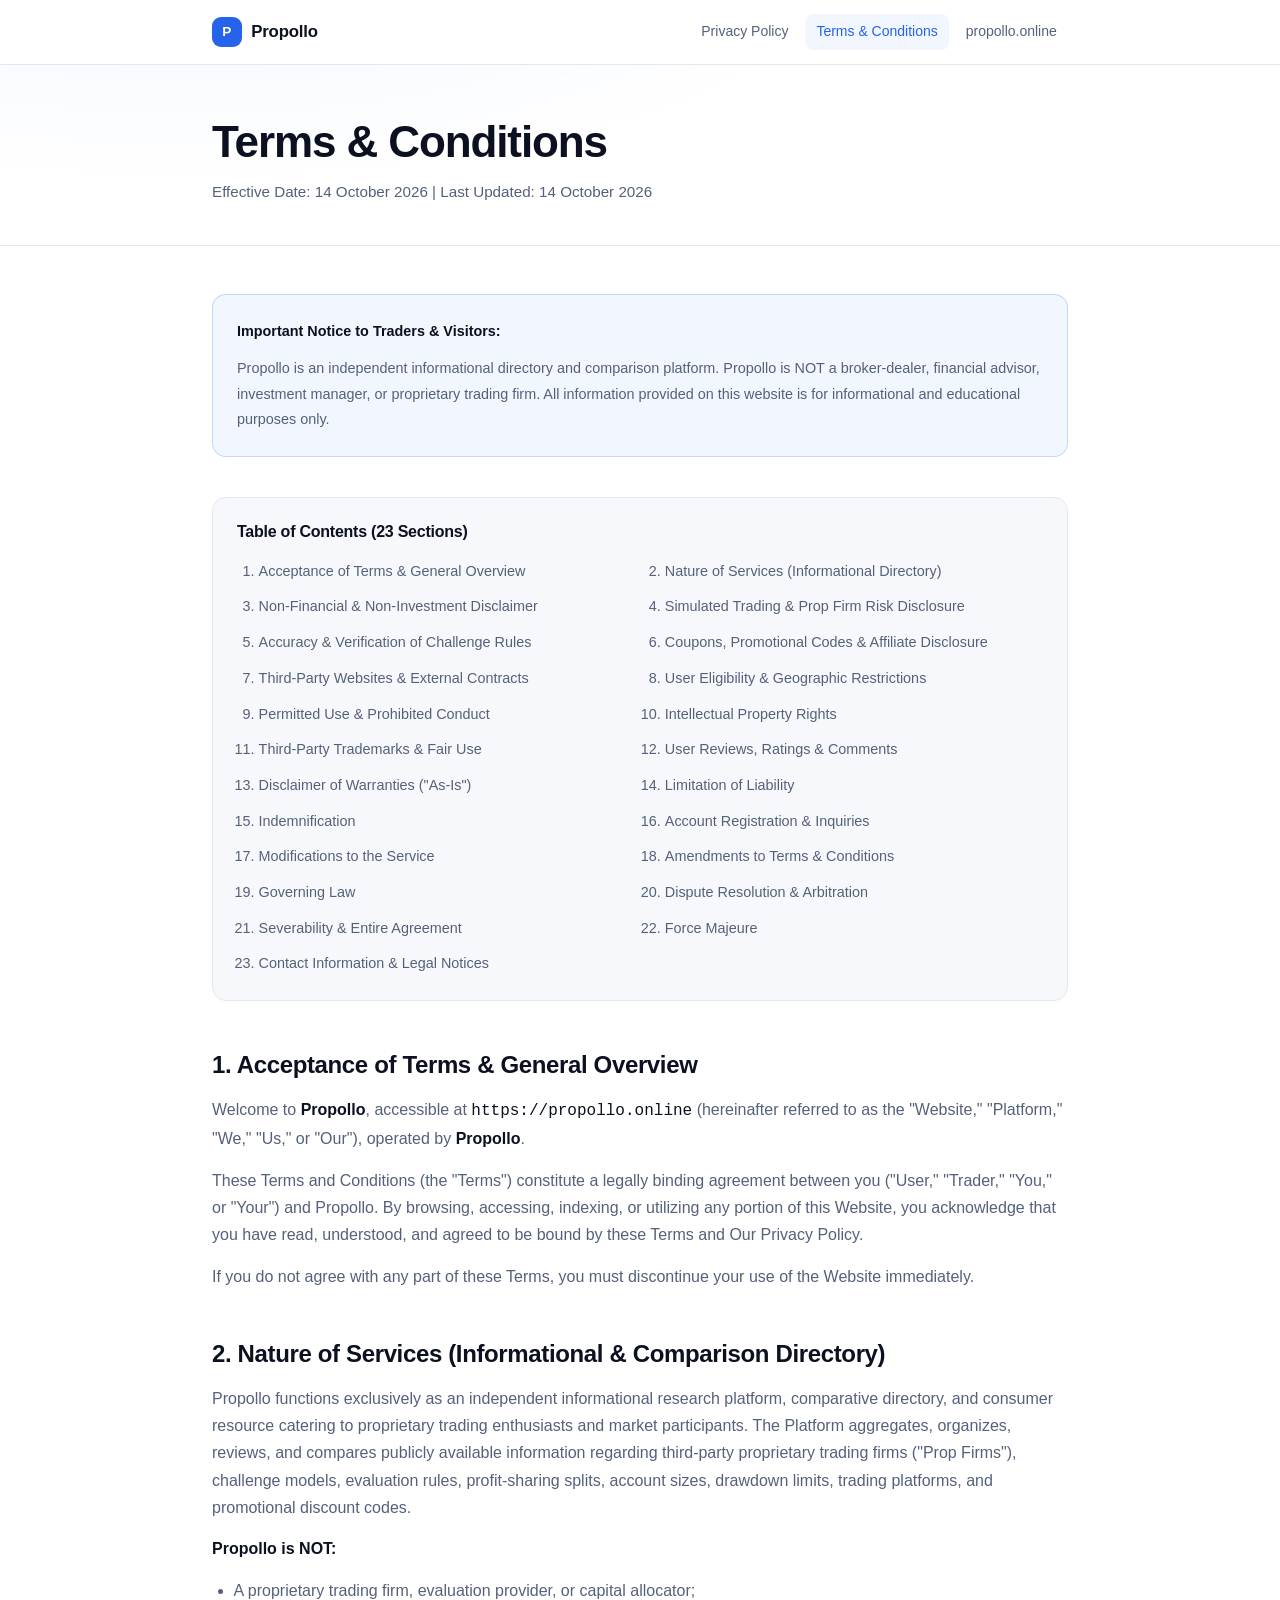
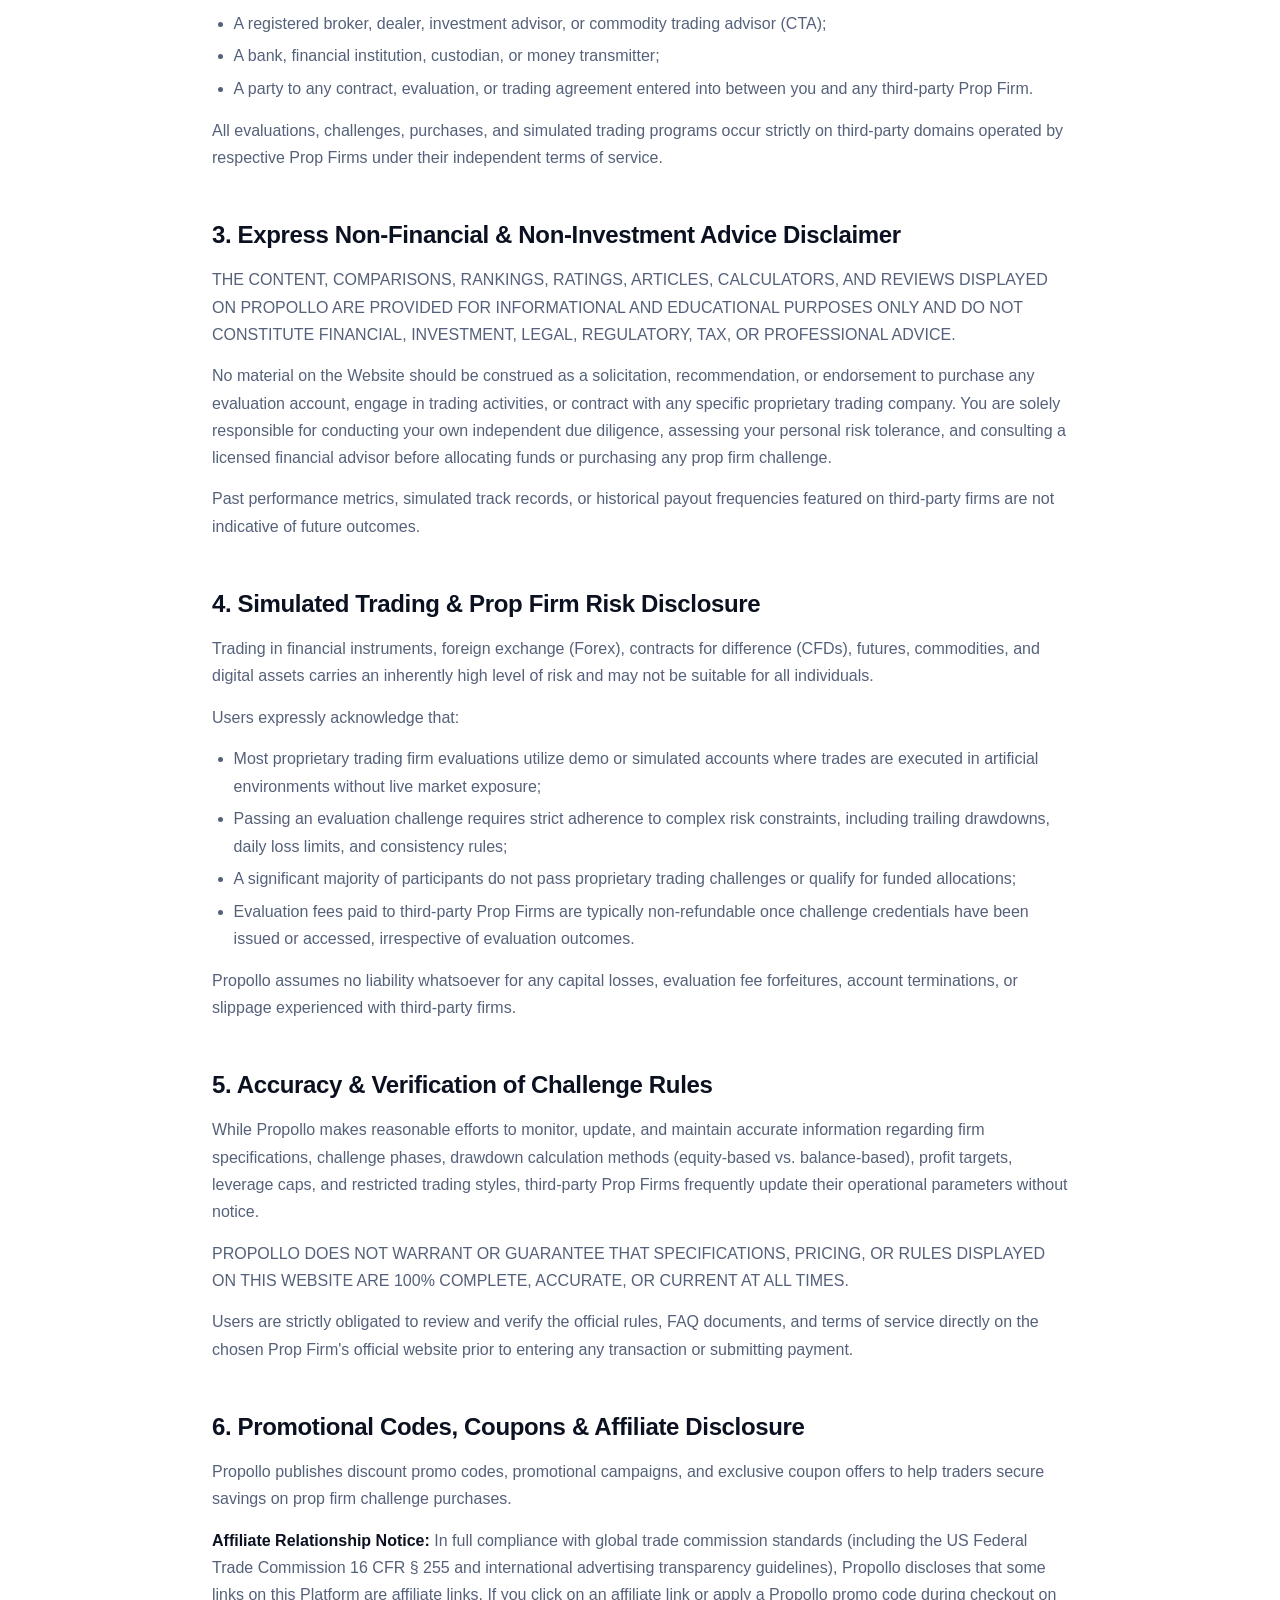
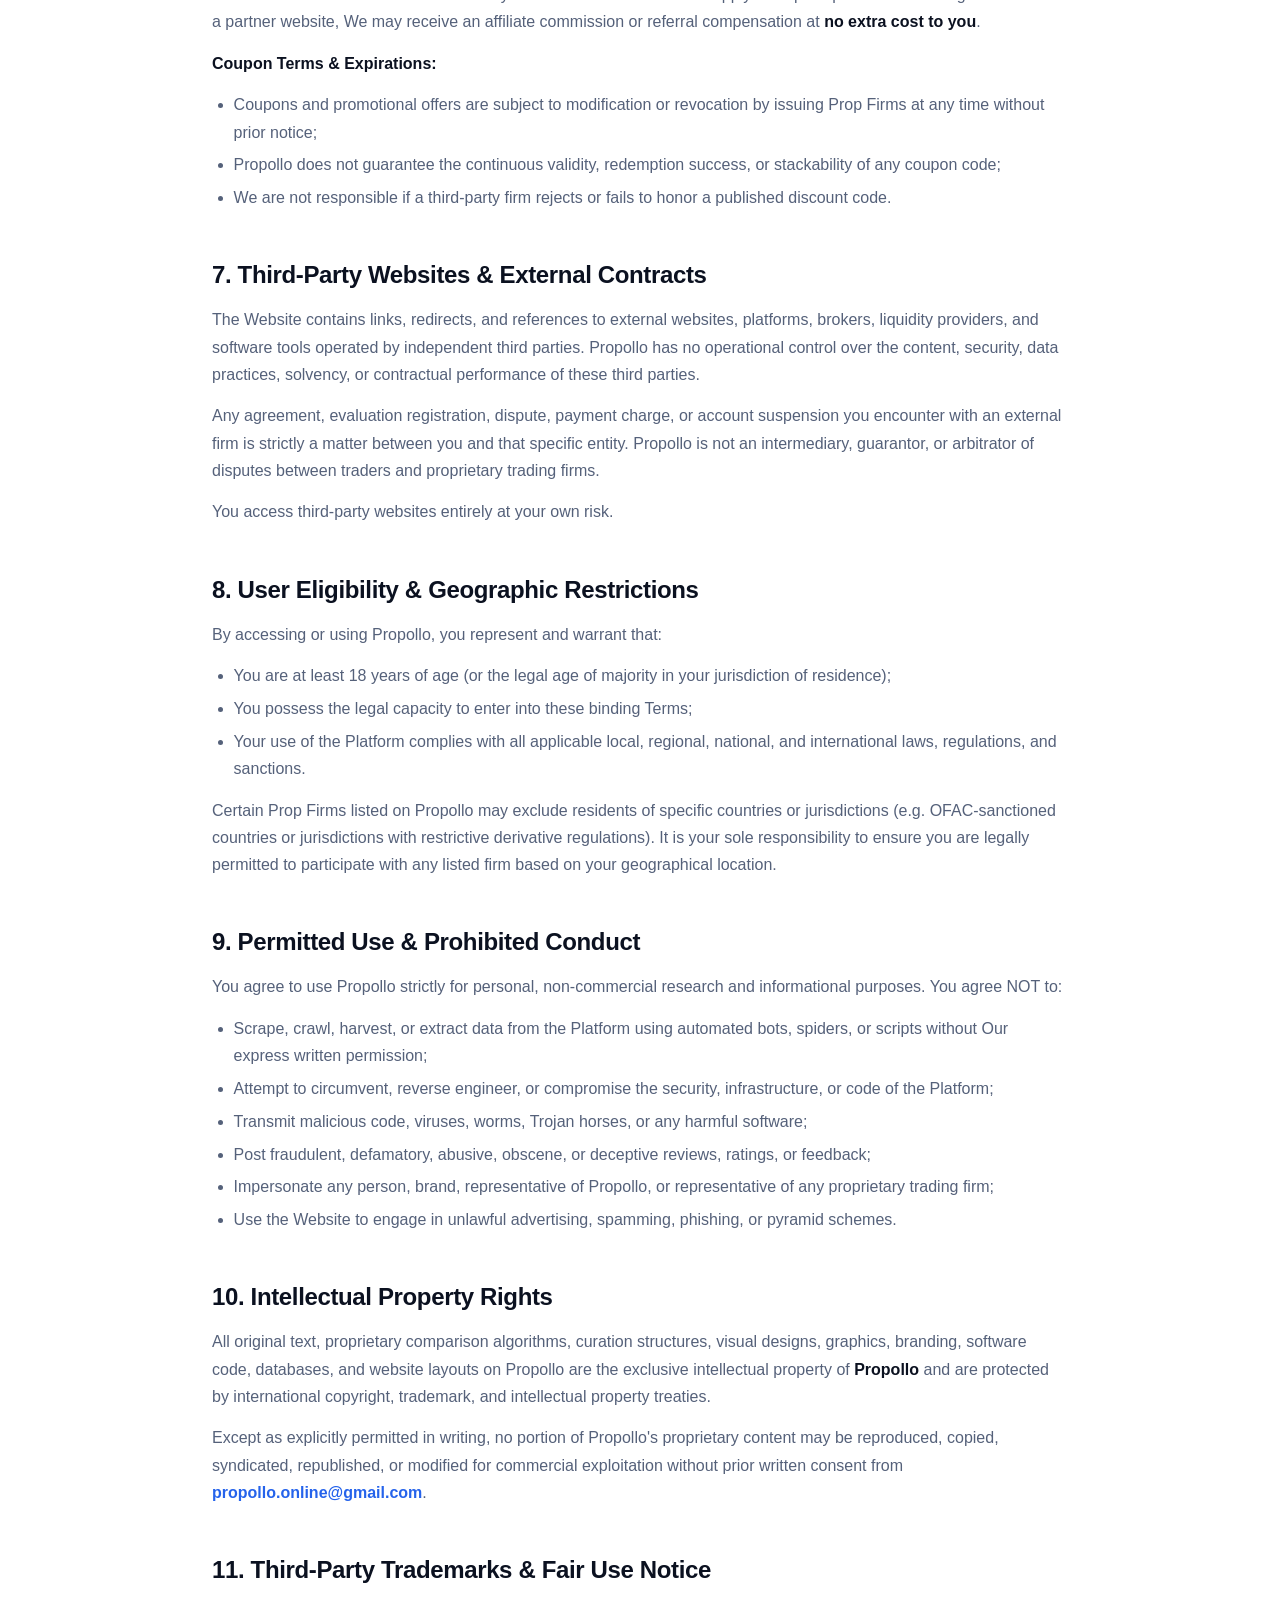
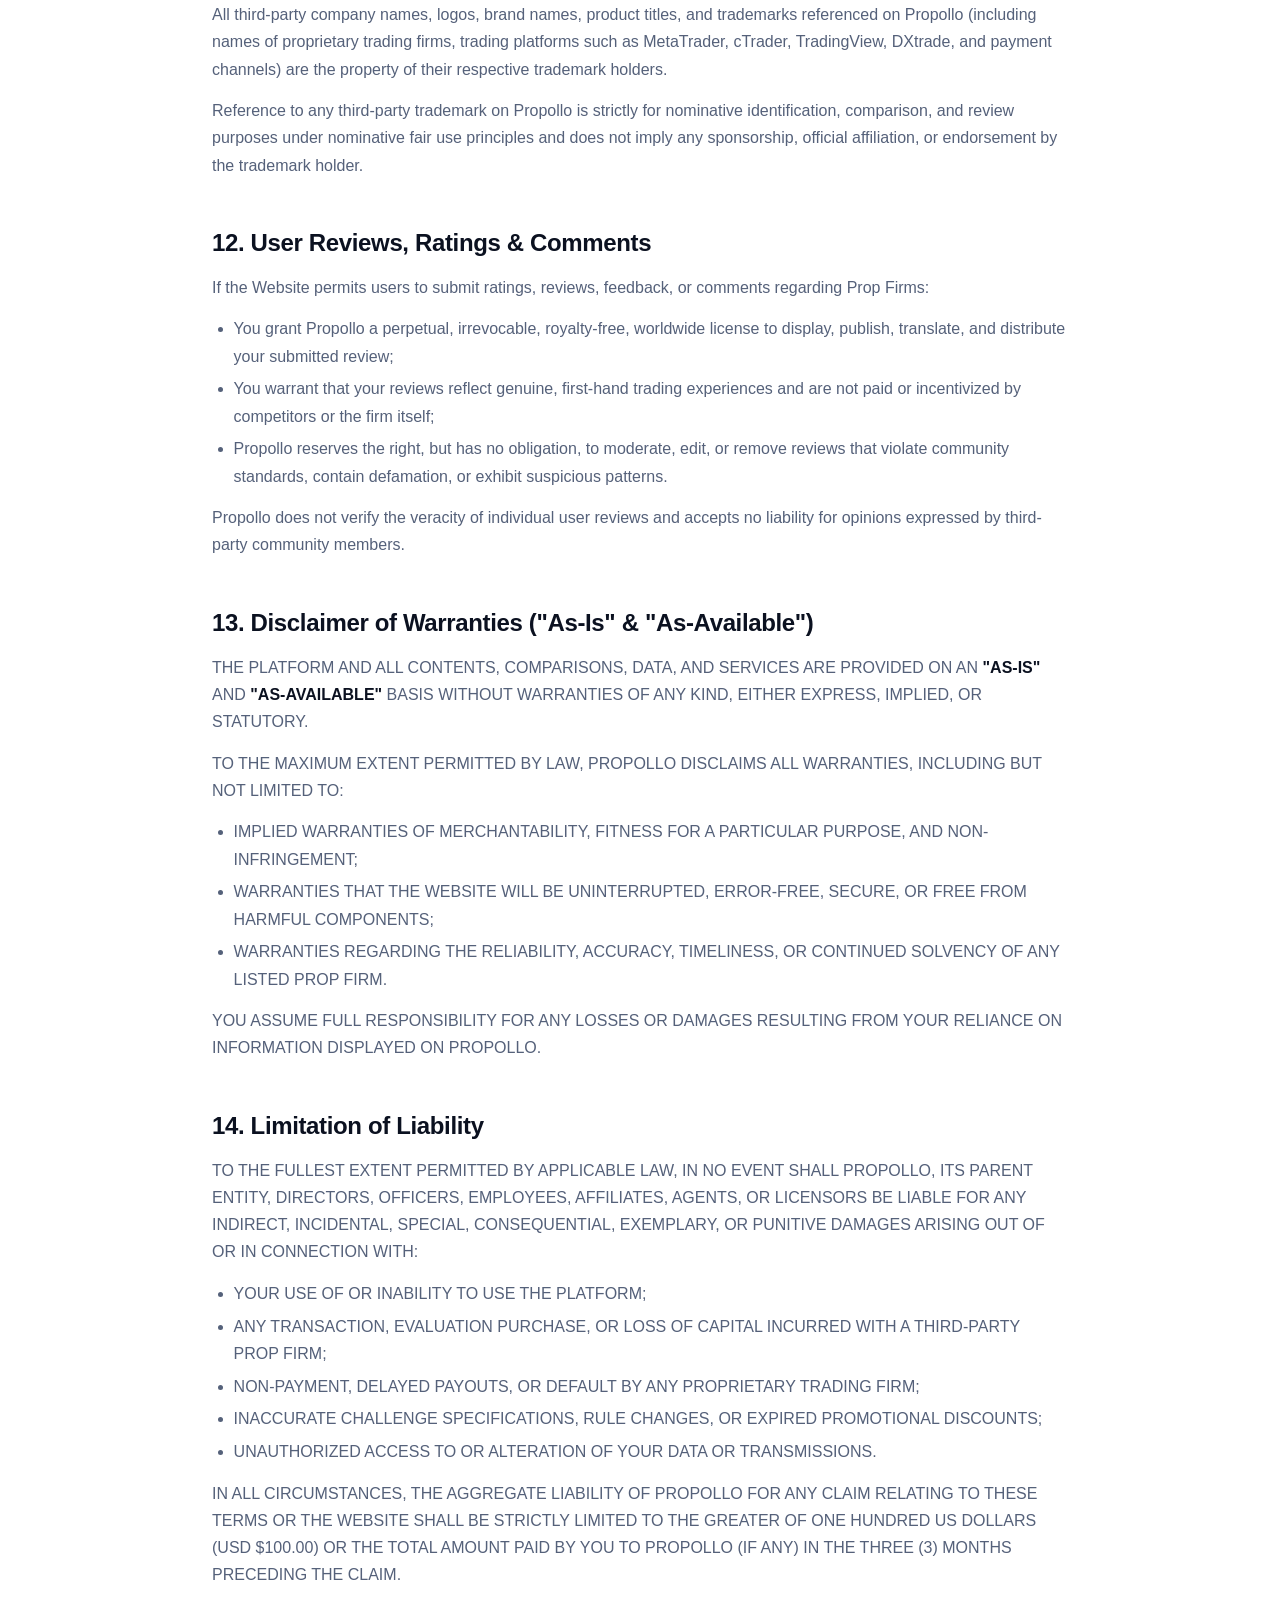
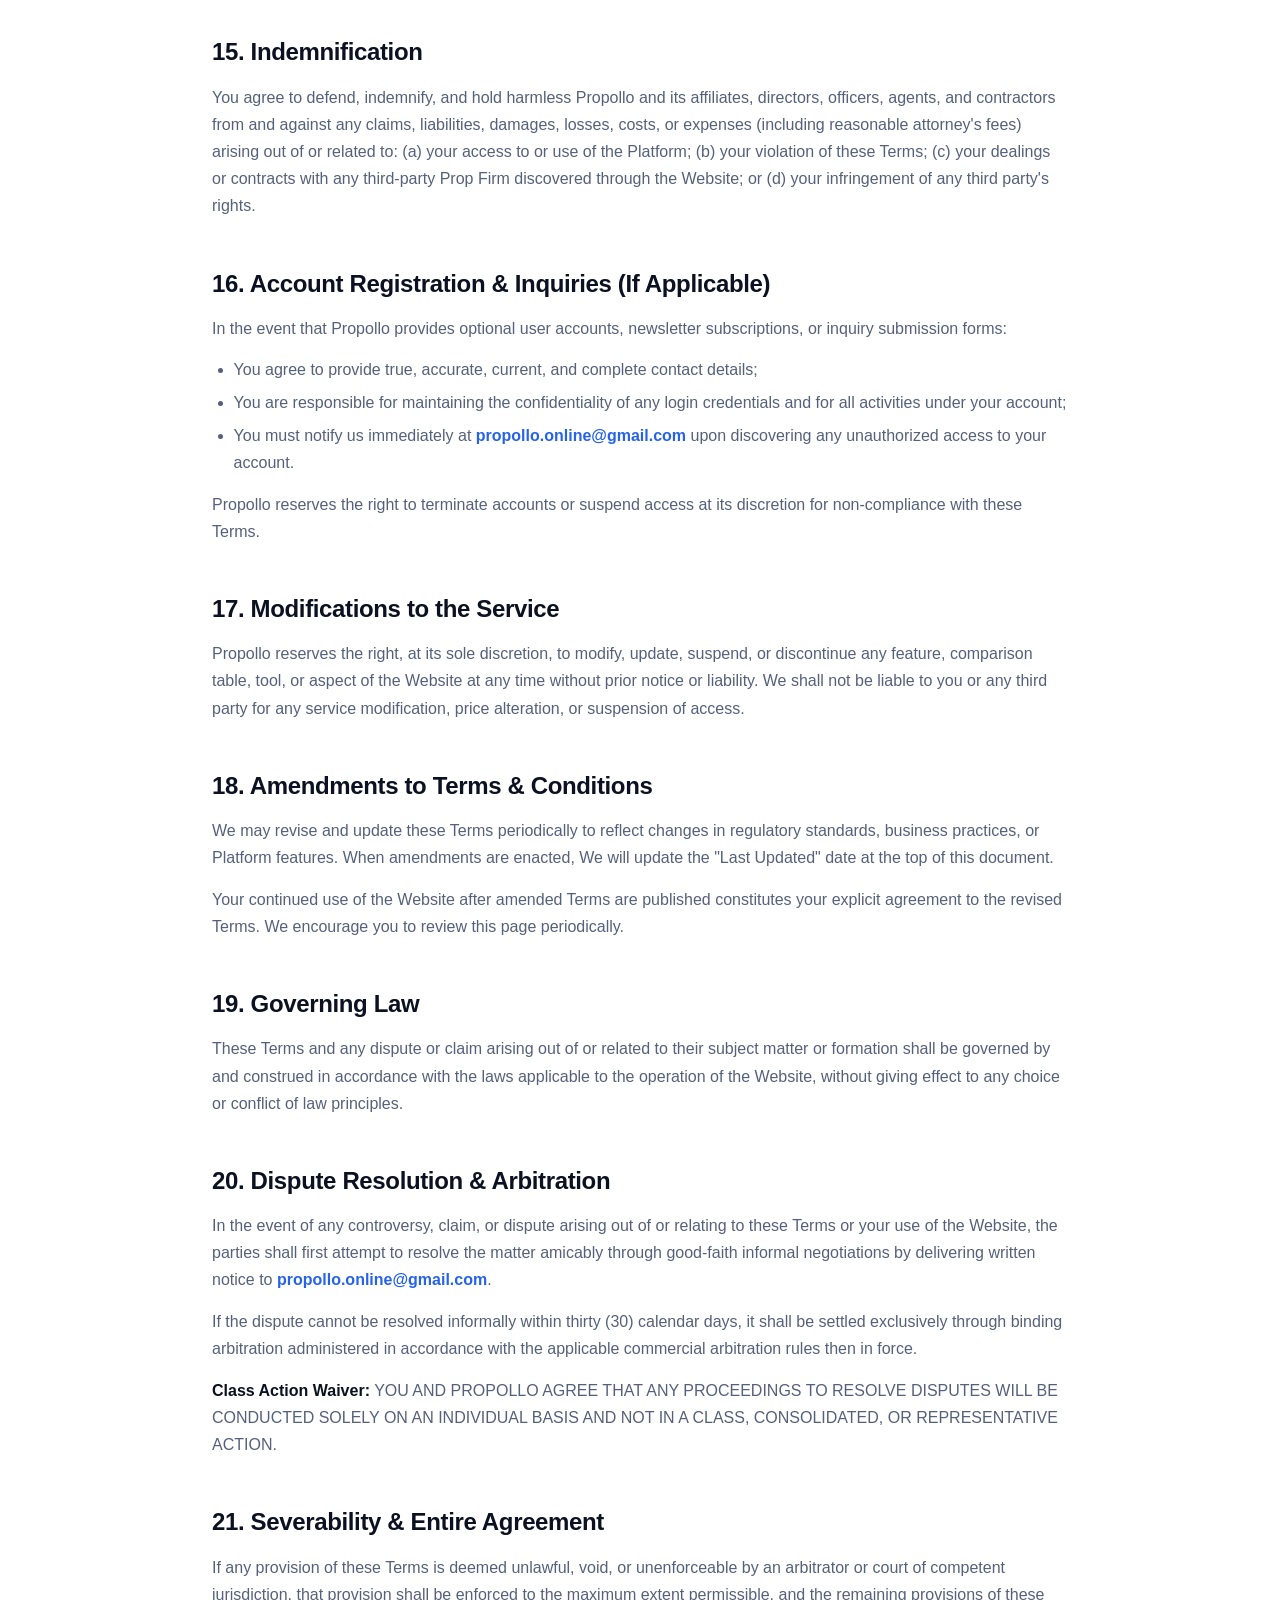
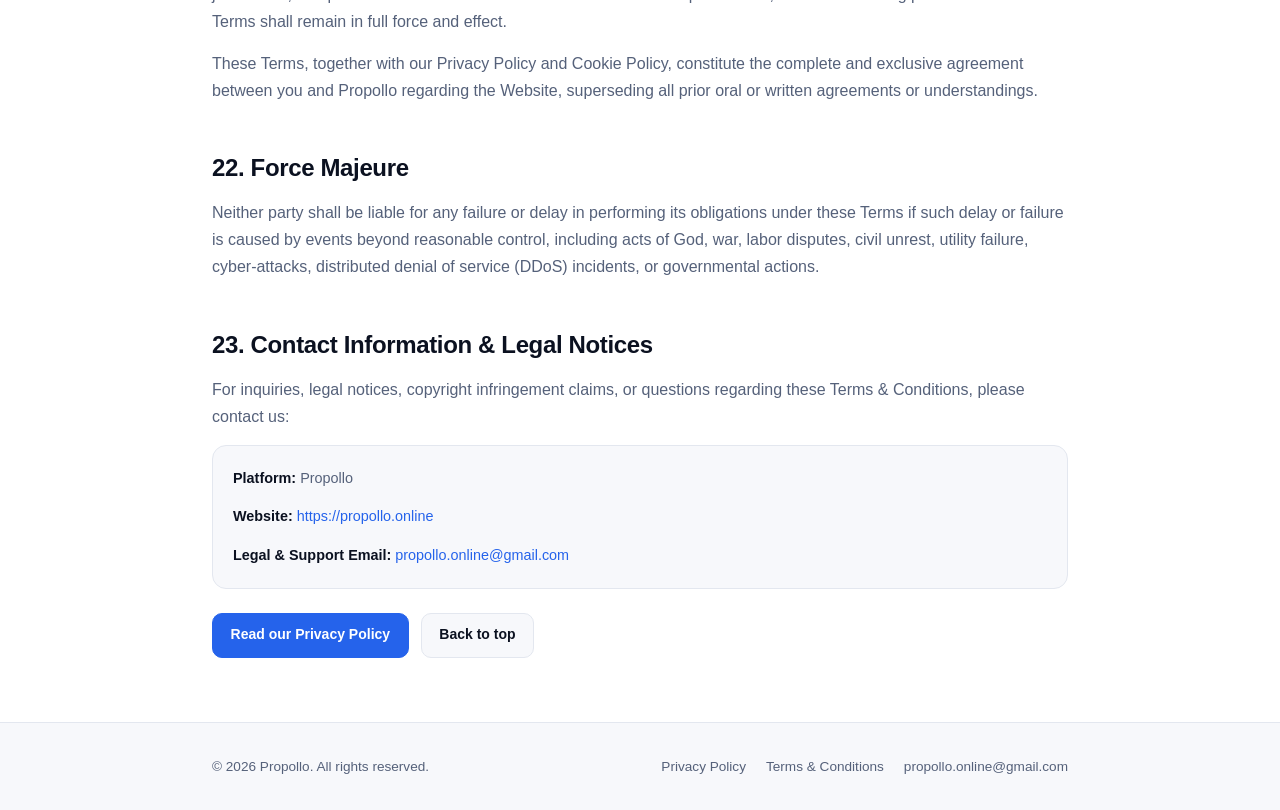
==== terms.html @ b27342e7 "Add static Privacy Policy and Terms & Conditions pages for GitHub Pages" ====
<!DOCTYPE html>
<html lang="en">

<head>
    <meta charset="utf-8" />
    <meta name="viewport" content="width=device-width, initial-scale=1" />
    <title>Terms &amp; Conditions | Propollo</title>
    <meta name="description"
        content="Official Terms and Conditions for Propollo. Please review our independent informational directory terms, coupon usage terms, and financial disclaimers." />
    <meta name="theme-color" content="#2563eb" />
    <link rel="canonical" href="https://propollo.online/terms-and-conditions" />
    <link rel="icon" href="favicon.svg" type="image/svg+xml" />
    <link rel="stylesheet" href="styles.css" />

    <meta property="og:type" content="website" />
    <meta property="og:title" content="Terms &amp; Conditions | Propollo" />
    <meta property="og:description"
        content="Official Terms and Conditions for Propollo. Please review our independent informational directory terms, coupon usage terms, and financial disclaimers." />
    <meta property="og:url" content="https://propollo.online/terms-and-conditions" />

    <script type="application/ld+json">
    {
        "@context": "https://schema.org",
        "@type": "WebPage",
        "name": "Terms & Conditions | Propollo",
        "description": "Terms and Conditions of Use for Propollo - Discover and Compare Prop Trading Firms.",
        "url": "https://propollo.online/terms-and-conditions"
    }
    </script>
</head>

<body>
    <header class="site-header">
        <div class="site-header__inner">
            <a class="brand" href="index.html">
                <span class="brand__mark" aria-hidden="true">P</span>
                <span>Propollo</span>
            </a>
            <nav class="site-nav" aria-label="Legal documents">
                <a href="index.html">Privacy Policy</a>
                <a href="terms.html" aria-current="page">Terms &amp; Conditions</a>
                <a href="https://propollo.online" target="_blank" rel="noopener noreferrer">propollo.online</a>
            </nav>
        </div>
    </header>

    <div class="hero">
        <div class="hero__inner">
            <h1>Terms &amp; Conditions</h1>
            <p>Effective Date: 14 October 2026 | Last Updated: 14 October 2026</p>
        </div>
    </div>

    <main>
        <!-- Notice Banner -->
        <div class="notice">
            <p class="notice__title">Important Notice to Traders &amp; Visitors:</p>
            <p>
                Propollo is an independent informational directory and comparison platform. Propollo is NOT a
                broker-dealer, financial advisor, investment manager, or proprietary trading firm. All information
                provided on this website is for informational and educational purposes only.
            </p>
        </div>

        <!-- Table of Contents Quick Nav -->
        <nav class="toc" aria-label="Table of contents">
            <h2>Table of Contents (23 Sections)</h2>
            <ol>
                <li><a href="#section-1">Acceptance of Terms &amp; General Overview</a></li>
                <li><a href="#section-2">Nature of Services (Informational Directory)</a></li>
                <li><a href="#section-3">Non-Financial &amp; Non-Investment Disclaimer</a></li>
                <li><a href="#section-4">Simulated Trading &amp; Prop Firm Risk Disclosure</a></li>
                <li><a href="#section-5">Accuracy &amp; Verification of Challenge Rules</a></li>
                <li><a href="#section-6">Coupons, Promotional Codes &amp; Affiliate Disclosure</a></li>
                <li><a href="#section-7">Third-Party Websites &amp; External Contracts</a></li>
                <li><a href="#section-8">User Eligibility &amp; Geographic Restrictions</a></li>
                <li><a href="#section-9">Permitted Use &amp; Prohibited Conduct</a></li>
                <li><a href="#section-10">Intellectual Property Rights</a></li>
                <li><a href="#section-11">Third-Party Trademarks &amp; Fair Use</a></li>
                <li><a href="#section-12">User Reviews, Ratings &amp; Comments</a></li>
                <li><a href="#section-13">Disclaimer of Warranties ("As-Is")</a></li>
                <li><a href="#section-14">Limitation of Liability</a></li>
                <li><a href="#section-15">Indemnification</a></li>
                <li><a href="#section-16">Account Registration &amp; Inquiries</a></li>
                <li><a href="#section-17">Modifications to the Service</a></li>
                <li><a href="#section-18">Amendments to Terms &amp; Conditions</a></li>
                <li><a href="#section-19">Governing Law</a></li>
                <li><a href="#section-20">Dispute Resolution &amp; Arbitration</a></li>
                <li><a href="#section-21">Severability &amp; Entire Agreement</a></li>
                <li><a href="#section-22">Force Majeure</a></li>
                <li><a href="#section-23">Contact Information &amp; Legal Notices</a></li>
            </ol>
        </nav>

        <article>
            <!-- Section 1 -->
            <section id="section-1">
                <h2>1. Acceptance of Terms &amp; General Overview</h2>
                <p>
                    Welcome to <strong>Propollo</strong>, accessible at <span
                        style="font-family: var(--font-mono); color: var(--foreground);">https://propollo.online</span>
                    (hereinafter referred to as the "Website," "Platform," "We," "Us," or "Our"), operated by
                    <strong>Propollo</strong>.
                </p>
                <p>
                    These Terms and Conditions (the "Terms") constitute a legally binding agreement between you ("User,"
                    "Trader," "You," or "Your") and Propollo. By browsing, accessing, indexing, or utilizing any portion
                    of this Website, you acknowledge that you have read, understood, and agreed to be bound by these
                    Terms and Our Privacy Policy.
                </p>
                <p>
                    If you do not agree with any part of these Terms, you must discontinue your use of the Website
                    immediately.
                </p>
            </section>

            <!-- Section 2 -->
            <section id="section-2">
                <h2>2. Nature of Services (Informational &amp; Comparison Directory)</h2>
                <p>
                    Propollo functions exclusively as an independent informational research platform, comparative
                    directory, and consumer resource catering to proprietary trading enthusiasts and market participants.
                    The Platform aggregates, organizes, reviews, and compares publicly available information regarding
                    third-party proprietary trading firms ("Prop Firms"), challenge models, evaluation rules,
                    profit-sharing splits, account sizes, drawdown limits, trading platforms, and promotional discount
                    codes.
                </p>
                <p>
                    <strong>Propollo is NOT:</strong>
                </p>
                <ul>
                    <li>A proprietary trading firm, evaluation provider, or capital allocator;</li>
                    <li>A registered broker, dealer, investment advisor, or commodity trading advisor (CTA);</li>
                    <li>A bank, financial institution, custodian, or money transmitter;</li>
                    <li>A party to any contract, evaluation, or trading agreement entered into between you and any
                        third-party Prop Firm.</li>
                </ul>
                <p>
                    All evaluations, challenges, purchases, and simulated trading programs occur strictly on third-party
                    domains operated by respective Prop Firms under their independent terms of service.
                </p>
            </section>

            <!-- Section 3 -->
            <section id="section-3">
                <h2>3. Express Non-Financial &amp; Non-Investment Advice Disclaimer</h2>
                <p>
                    THE CONTENT, COMPARISONS, RANKINGS, RATINGS, ARTICLES, CALCULATORS, AND REVIEWS DISPLAYED ON
                    PROPOLLO ARE PROVIDED FOR INFORMATIONAL AND EDUCATIONAL PURPOSES ONLY AND DO NOT CONSTITUTE
                    FINANCIAL, INVESTMENT, LEGAL, REGULATORY, TAX, OR PROFESSIONAL ADVICE.
                </p>
                <p>
                    No material on the Website should be construed as a solicitation, recommendation, or endorsement to
                    purchase any evaluation account, engage in trading activities, or contract with any specific
                    proprietary trading company. You are solely responsible for conducting your own independent due
                    diligence, assessing your personal risk tolerance, and consulting a licensed financial advisor before
                    allocating funds or purchasing any prop firm challenge.
                </p>
                <p>
                    Past performance metrics, simulated track records, or historical payout frequencies featured on
                    third-party firms are not indicative of future outcomes.
                </p>
            </section>

            <!-- Section 4 -->
            <section id="section-4">
                <h2>4. Simulated Trading &amp; Prop Firm Risk Disclosure</h2>
                <p>
                    Trading in financial instruments, foreign exchange (Forex), contracts for difference (CFDs),
                    futures, commodities, and digital assets carries an inherently high level of risk and may not be
                    suitable for all individuals.
                </p>
                <p>
                    Users expressly acknowledge that:
                </p>
                <ul>
                    <li>Most proprietary trading firm evaluations utilize demo or simulated accounts where trades are
                        executed in artificial environments without live market exposure;</li>
                    <li>Passing an evaluation challenge requires strict adherence to complex risk constraints, including
                        trailing drawdowns, daily loss limits, and consistency rules;</li>
                    <li>A significant majority of participants do not pass proprietary trading challenges or qualify for
                        funded allocations;</li>
                    <li>Evaluation fees paid to third-party Prop Firms are typically non-refundable once challenge
                        credentials have been issued or accessed, irrespective of evaluation outcomes.</li>
                </ul>
                <p>
                    Propollo assumes no liability whatsoever for any capital losses, evaluation fee forfeitures, account
                    terminations, or slippage experienced with third-party firms.
                </p>
            </section>

            <!-- Section 5 -->
            <section id="section-5">
                <h2>5. Accuracy &amp; Verification of Challenge Rules</h2>
                <p>
                    While Propollo makes reasonable efforts to monitor, update, and maintain accurate information
                    regarding firm specifications, challenge phases, drawdown calculation methods (equity-based vs.
                    balance-based), profit targets, leverage caps, and restricted trading styles, third-party Prop Firms
                    frequently update their operational parameters without notice.
                </p>
                <p>
                    PROPOLLO DOES NOT WARRANT OR GUARANTEE THAT SPECIFICATIONS, PRICING, OR RULES DISPLAYED ON THIS
                    WEBSITE ARE 100% COMPLETE, ACCURATE, OR CURRENT AT ALL TIMES.
                </p>
                <p>
                    Users are strictly obligated to review and verify the official rules, FAQ documents, and terms of
                    service directly on the chosen Prop Firm's official website prior to entering any transaction or
                    submitting payment.
                </p>
            </section>

            <!-- Section 6 -->
            <section id="section-6">
                <h2>6. Promotional Codes, Coupons &amp; Affiliate Disclosure</h2>
                <p>
                    Propollo publishes discount promo codes, promotional campaigns, and exclusive coupon offers to help
                    traders secure savings on prop firm challenge purchases.
                </p>
                <p>
                    <strong>Affiliate Relationship Notice:</strong> In full compliance with global trade commission
                    standards (including the US Federal Trade Commission 16 CFR § 255 and international advertising
                    transparency guidelines), Propollo discloses that some links on this Platform are affiliate links.
                    If you click on an affiliate link or apply a Propollo promo code during checkout on a partner
                    website, We may receive an affiliate commission or referral compensation at <strong>no extra cost to
                        you</strong>.
                </p>
                <p>
                    <strong>Coupon Terms &amp; Expirations:</strong>
                </p>
                <ul>
                    <li>Coupons and promotional offers are subject to modification or revocation by issuing Prop Firms
                        at any time without prior notice;</li>
                    <li>Propollo does not guarantee the continuous validity, redemption success, or stackability of any
                        coupon code;</li>
                    <li>We are not responsible if a third-party firm rejects or fails to honor a published discount
                        code.</li>
                </ul>
            </section>

            <!-- Section 7 -->
            <section id="section-7">
                <h2>7. Third-Party Websites &amp; External Contracts</h2>
                <p>
                    The Website contains links, redirects, and references to external websites, platforms, brokers,
                    liquidity providers, and software tools operated by independent third parties. Propollo has no
                    operational control over the content, security, data practices, solvency, or contractual performance
                    of these third parties.
                </p>
                <p>
                    Any agreement, evaluation registration, dispute, payment charge, or account suspension you encounter
                    with an external firm is strictly a matter between you and that specific entity. Propollo is not an
                    intermediary, guarantor, or arbitrator of disputes between traders and proprietary trading firms.
                </p>
                <p>
                    You access third-party websites entirely at your own risk.
                </p>
            </section>

            <!-- Section 8 -->
            <section id="section-8">
                <h2>8. User Eligibility &amp; Geographic Restrictions</h2>
                <p>
                    By accessing or using Propollo, you represent and warrant that:
                </p>
                <ul>
                    <li>You are at least 18 years of age (or the legal age of majority in your jurisdiction of
                        residence);</li>
                    <li>You possess the legal capacity to enter into these binding Terms;</li>
                    <li>Your use of the Platform complies with all applicable local, regional, national, and
                        international laws, regulations, and sanctions.</li>
                </ul>
                <p>
                    Certain Prop Firms listed on Propollo may exclude residents of specific countries or jurisdictions
                    (e.g. OFAC-sanctioned countries or jurisdictions with restrictive derivative regulations). It is
                    your sole responsibility to ensure you are legally permitted to participate with any listed firm
                    based on your geographical location.
                </p>
            </section>

            <!-- Section 9 -->
            <section id="section-9">
                <h2>9. Permitted Use &amp; Prohibited Conduct</h2>
                <p>
                    You agree to use Propollo strictly for personal, non-commercial research and informational purposes.
                    You agree NOT to:
                </p>
                <ul>
                    <li>Scrape, crawl, harvest, or extract data from the Platform using automated bots, spiders, or
                        scripts without Our express written permission;</li>
                    <li>Attempt to circumvent, reverse engineer, or compromise the security, infrastructure, or code of
                        the Platform;</li>
                    <li>Transmit malicious code, viruses, worms, Trojan horses, or any harmful software;</li>
                    <li>Post fraudulent, defamatory, abusive, obscene, or deceptive reviews, ratings, or feedback;</li>
                    <li>Impersonate any person, brand, representative of Propollo, or representative of any proprietary
                        trading firm;</li>
                    <li>Use the Website to engage in unlawful advertising, spamming, phishing, or pyramid schemes.</li>
                </ul>
            </section>

            <!-- Section 10 -->
            <section id="section-10">
                <h2>10. Intellectual Property Rights</h2>
                <p>
                    All original text, proprietary comparison algorithms, curation structures, visual designs, graphics,
                    branding, software code, databases, and website layouts on Propollo are the exclusive intellectual
                    property of <strong>Propollo</strong> and are protected by international copyright, trademark, and
                    intellectual property treaties.
                </p>
                <p>
                    Except as explicitly permitted in writing, no portion of Propollo's proprietary content may be
                    reproduced, copied, syndicated, republished, or modified for commercial exploitation without prior
                    written consent from <strong><a
                            href="mailto:propollo.online@gmail.com">propollo.online@gmail.com</a></strong>.
                </p>
            </section>

            <!-- Section 11 -->
            <section id="section-11">
                <h2>11. Third-Party Trademarks &amp; Fair Use Notice</h2>
                <p>
                    All third-party company names, logos, brand names, product titles, and trademarks referenced on
                    Propollo (including names of proprietary trading firms, trading platforms such as MetaTrader,
                    cTrader, TradingView, DXtrade, and payment channels) are the property of their respective trademark
                    holders.
                </p>
                <p>
                    Reference to any third-party trademark on Propollo is strictly for nominative identification,
                    comparison, and review purposes under nominative fair use principles and does not imply any
                    sponsorship, official affiliation, or endorsement by the trademark holder.
                </p>
            </section>

            <!-- Section 12 -->
            <section id="section-12">
                <h2>12. User Reviews, Ratings &amp; Comments</h2>
                <p>
                    If the Website permits users to submit ratings, reviews, feedback, or comments regarding Prop Firms:
                </p>
                <ul>
                    <li>You grant Propollo a perpetual, irrevocable, royalty-free, worldwide license to display,
                        publish, translate, and distribute your submitted review;</li>
                    <li>You warrant that your reviews reflect genuine, first-hand trading experiences and are not paid or
                        incentivized by competitors or the firm itself;</li>
                    <li>Propollo reserves the right, but has no obligation, to moderate, edit, or remove reviews that
                        violate community standards, contain defamation, or exhibit suspicious patterns.</li>
                </ul>
                <p>
                    Propollo does not verify the veracity of individual user reviews and accepts no liability for
                    opinions expressed by third-party community members.
                </p>
            </section>

            <!-- Section 13 -->
            <section id="section-13">
                <h2>13. Disclaimer of Warranties ("As-Is" &amp; "As-Available")</h2>
                <p>
                    THE PLATFORM AND ALL CONTENTS, COMPARISONS, DATA, AND SERVICES ARE PROVIDED ON AN
                    <strong>"AS-IS"</strong> AND <strong>"AS-AVAILABLE"</strong> BASIS WITHOUT WARRANTIES OF ANY KIND,
                    EITHER EXPRESS, IMPLIED, OR STATUTORY.
                </p>
                <p>
                    TO THE MAXIMUM EXTENT PERMITTED BY LAW, PROPOLLO DISCLAIMS ALL WARRANTIES, INCLUDING BUT NOT LIMITED
                    TO:
                </p>
                <ul>
                    <li>IMPLIED WARRANTIES OF MERCHANTABILITY, FITNESS FOR A PARTICULAR PURPOSE, AND NON-INFRINGEMENT;
                    </li>
                    <li>WARRANTIES THAT THE WEBSITE WILL BE UNINTERRUPTED, ERROR-FREE, SECURE, OR FREE FROM HARMFUL
                        COMPONENTS;</li>
                    <li>WARRANTIES REGARDING THE RELIABILITY, ACCURACY, TIMELINESS, OR CONTINUED SOLVENCY OF ANY LISTED
                        PROP FIRM.</li>
                </ul>
                <p>
                    YOU ASSUME FULL RESPONSIBILITY FOR ANY LOSSES OR DAMAGES RESULTING FROM YOUR RELIANCE ON INFORMATION
                    DISPLAYED ON PROPOLLO.
                </p>
            </section>

            <!-- Section 14 -->
            <section id="section-14">
                <h2>14. Limitation of Liability</h2>
                <p>
                    TO THE FULLEST EXTENT PERMITTED BY APPLICABLE LAW, IN NO EVENT SHALL PROPOLLO, ITS PARENT ENTITY,
                    DIRECTORS, OFFICERS, EMPLOYEES, AFFILIATES, AGENTS, OR LICENSORS BE LIABLE FOR ANY INDIRECT,
                    INCIDENTAL, SPECIAL, CONSEQUENTIAL, EXEMPLARY, OR PUNITIVE DAMAGES ARISING OUT OF OR IN CONNECTION
                    WITH:
                </p>
                <ul>
                    <li>YOUR USE OF OR INABILITY TO USE THE PLATFORM;</li>
                    <li>ANY TRANSACTION, EVALUATION PURCHASE, OR LOSS OF CAPITAL INCURRED WITH A THIRD-PARTY PROP FIRM;
                    </li>
                    <li>NON-PAYMENT, DELAYED PAYOUTS, OR DEFAULT BY ANY PROPRIETARY TRADING FIRM;</li>
                    <li>INACCURATE CHALLENGE SPECIFICATIONS, RULE CHANGES, OR EXPIRED PROMOTIONAL DISCOUNTS;</li>
                    <li>UNAUTHORIZED ACCESS TO OR ALTERATION OF YOUR DATA OR TRANSMISSIONS.</li>
                </ul>
                <p>
                    IN ALL CIRCUMSTANCES, THE AGGREGATE LIABILITY OF PROPOLLO FOR ANY CLAIM RELATING TO THESE TERMS OR
                    THE WEBSITE SHALL BE STRICTLY LIMITED TO THE GREATER OF ONE HUNDRED US DOLLARS (USD $100.00) OR THE
                    TOTAL AMOUNT PAID BY YOU TO PROPOLLO (IF ANY) IN THE THREE (3) MONTHS PRECEDING THE CLAIM.
                </p>
            </section>

            <!-- Section 15 -->
            <section id="section-15">
                <h2>15. Indemnification</h2>
                <p>
                    You agree to defend, indemnify, and hold harmless Propollo and its affiliates, directors, officers,
                    agents, and contractors from and against any claims, liabilities, damages, losses, costs, or expenses
                    (including reasonable attorney's fees) arising out of or related to: (a) your access to or use of the
                    Platform; (b) your violation of these Terms; (c) your dealings or contracts with any third-party Prop
                    Firm discovered through the Website; or (d) your infringement of any third party's rights.
                </p>
            </section>

            <!-- Section 16 -->
            <section id="section-16">
                <h2>16. Account Registration &amp; Inquiries (If Applicable)</h2>
                <p>
                    In the event that Propollo provides optional user accounts, newsletter subscriptions, or inquiry
                    submission forms:
                </p>
                <ul>
                    <li>You agree to provide true, accurate, current, and complete contact details;</li>
                    <li>You are responsible for maintaining the confidentiality of any login credentials and for all
                        activities under your account;</li>
                    <li>You must notify us immediately at <strong><a
                                href="mailto:propollo.online@gmail.com">propollo.online@gmail.com</a></strong> upon
                        discovering any unauthorized access to your account.</li>
                </ul>
                <p>
                    Propollo reserves the right to terminate accounts or suspend access at its discretion for
                    non-compliance with these Terms.
                </p>
            </section>

            <!-- Section 17 -->
            <section id="section-17">
                <h2>17. Modifications to the Service</h2>
                <p>
                    Propollo reserves the right, at its sole discretion, to modify, update, suspend, or discontinue any
                    feature, comparison table, tool, or aspect of the Website at any time without prior notice or
                    liability. We shall not be liable to you or any third party for any service modification, price
                    alteration, or suspension of access.
                </p>
            </section>

            <!-- Section 18 -->
            <section id="section-18">
                <h2>18. Amendments to Terms &amp; Conditions</h2>
                <p>
                    We may revise and update these Terms periodically to reflect changes in regulatory standards,
                    business practices, or Platform features. When amendments are enacted, We will update the "Last
                    Updated" date at the top of this document.
                </p>
                <p>
                    Your continued use of the Website after amended Terms are published constitutes your explicit
                    agreement to the revised Terms. We encourage you to review this page periodically.
                </p>
            </section>

            <!-- Section 19 -->
            <section id="section-19">
                <h2>19. Governing Law</h2>
                <p>
                    These Terms and any dispute or claim arising out of or related to their subject matter or formation
                    shall be governed by and construed in accordance with the laws applicable to the operation of the
                    Website, without giving effect to any choice or conflict of law principles.
                </p>
            </section>

            <!-- Section 20 -->
            <section id="section-20">
                <h2>20. Dispute Resolution &amp; Arbitration</h2>
                <p>
                    In the event of any controversy, claim, or dispute arising out of or relating to these Terms or your
                    use of the Website, the parties shall first attempt to resolve the matter amicably through good-faith
                    informal negotiations by delivering written notice to <strong><a
                            href="mailto:propollo.online@gmail.com">propollo.online@gmail.com</a></strong>.
                </p>
                <p>
                    If the dispute cannot be resolved informally within thirty (30) calendar days, it shall be settled
                    exclusively through binding arbitration administered in accordance with the applicable commercial
                    arbitration rules then in force.
                </p>
                <p>
                    <strong>Class Action Waiver:</strong> YOU AND PROPOLLO AGREE THAT ANY PROCEEDINGS TO RESOLVE
                    DISPUTES WILL BE CONDUCTED SOLELY ON AN INDIVIDUAL BASIS AND NOT IN A CLASS, CONSOLIDATED, OR
                    REPRESENTATIVE ACTION.
                </p>
            </section>

            <!-- Section 21 -->
            <section id="section-21">
                <h2>21. Severability &amp; Entire Agreement</h2>
                <p>
                    If any provision of these Terms is deemed unlawful, void, or unenforceable by an arbitrator or court
                    of competent jurisdiction, that provision shall be enforced to the maximum extent permissible, and
                    the remaining provisions of these Terms shall remain in full force and effect.
                </p>
                <p>
                    These Terms, together with our Privacy Policy and Cookie Policy, constitute the complete and
                    exclusive agreement between you and Propollo regarding the Website, superseding all prior oral or
                    written agreements or understandings.
                </p>
            </section>

            <!-- Section 22 -->
            <section id="section-22">
                <h2>22. Force Majeure</h2>
                <p>
                    Neither party shall be liable for any failure or delay in performing its obligations under these
                    Terms if such delay or failure is caused by events beyond reasonable control, including acts of God,
                    war, labor disputes, civil unrest, utility failure, cyber-attacks, distributed denial of service
                    (DDoS) incidents, or governmental actions.
                </p>
            </section>

            <!-- Section 23 -->
            <section id="section-23">
                <h2>23. Contact Information &amp; Legal Notices</h2>
                <p>
                    For inquiries, legal notices, copyright infringement claims, or questions regarding these Terms
                    &amp; Conditions, please contact us:
                </p>
                <div class="card card--stack text-sm">
                    <p><strong>Platform:</strong> Propollo</p>
                    <p><strong>Website:</strong> <a href="https://propollo.online" target="_blank"
                            rel="noopener noreferrer">https://propollo.online</a></p>
                    <p><strong>Legal &amp; Support Email:</strong> <a
                            href="mailto:propollo.online@gmail.com">propollo.online@gmail.com</a></p>
                </div>

                <div class="cta-row">
                    <a class="btn btn--primary" href="index.html">Read our Privacy Policy</a>
                    <a class="btn" href="#top" onclick="window.scrollTo({top:0,behavior:'smooth'});return false;">Back to
                        top</a>
                </div>
            </section>
        </article>
    </main>

    <footer class="site-footer">
        <div class="site-footer__inner">
            <span>&copy; 2026 Propollo. All rights reserved.</span>
            <div class="site-footer__links">
                <a href="index.html">Privacy Policy</a>
                <a href="terms.html">Terms &amp; Conditions</a>
                <a href="mailto:propollo.online@gmail.com">propollo.online@gmail.com</a>
            </div>
        </div>
    </footer>
</body>

</html>
---- styles.css ----
/* ==========================================================================
   Propollo legal pages — shared stylesheet
   Self-contained, no build step, no external requests.
   ========================================================================== */

:root {
    --background: #ffffff;
    --foreground: #0b1120;
    --muted: #55617a;
    --card: #f7f8fb;
    --card-strong: #eef1f7;
    --border: #e3e7ef;
    --primary: #2563eb;
    --primary-hover: #1d4ed8;
    --primary-soft: rgba(37, 99, 235, 0.06);
    --primary-border: rgba(37, 99, 235, 0.22);
    --header-bg: rgba(255, 255, 255, 0.86);
    --radius: 14px;
    --max: 56rem;
    --font-sans: -apple-system, BlinkMacSystemFont, "Segoe UI", Roboto, "Helvetica Neue",
        Arial, "Noto Sans", sans-serif;
    --font-mono: ui-monospace, SFMono-Regular, "SF Mono", Menlo, Consolas,
        "Liberation Mono", monospace;
}

@media (prefers-color-scheme: dark) {
    :root {
        --background: #0a0f1c;
        --foreground: #eef2f9;
        --muted: #9aa7bf;
        --card: #111a2c;
        --card-strong: #16213a;
        --border: #22304b;
        --primary: #6ea2ff;
        --primary-hover: #93baff;
        --primary-soft: rgba(110, 162, 255, 0.09);
        --primary-border: rgba(110, 162, 255, 0.28);
        --header-bg: rgba(10, 15, 28, 0.86);
    }
}

*,
*::before,
*::after {
    box-sizing: border-box;
}

html {
    scroll-behavior: smooth;
    -webkit-text-size-adjust: 100%;
}

body {
    margin: 0;
    background: var(--background);
    color: var(--muted);
    font-family: var(--font-sans);
    font-size: 16px;
    line-height: 1.7;
    text-rendering: optimizeLegibility;
    -webkit-font-smoothing: antialiased;
}

/* --------------------------------------------------------------------------
   Header
   -------------------------------------------------------------------------- */

.site-header {
    position: sticky;
    top: 0;
    z-index: 20;
    background: var(--header-bg);
    backdrop-filter: blur(10px);
    border-bottom: 1px solid var(--border);
}

.site-header__inner {
    max-width: var(--max);
    margin: 0 auto;
    padding: 0.85rem 1.25rem;
    display: flex;
    align-items: center;
    justify-content: space-between;
    gap: 1rem;
    flex-wrap: wrap;
}

.brand {
    display: inline-flex;
    align-items: center;
    gap: 0.6rem;
    color: var(--foreground);
    font-weight: 700;
    font-size: 1.05rem;
    text-decoration: none;
    letter-spacing: -0.01em;
}

.brand__mark {
    display: grid;
    place-items: center;
    width: 1.85rem;
    height: 1.85rem;
    border-radius: 9px;
    background: var(--primary);
    color: #fff;
    font-size: 0.85rem;
    font-weight: 800;
}

.site-nav {
    display: flex;
    align-items: center;
    gap: 0.35rem;
    flex-wrap: wrap;
}

.site-nav a {
    color: var(--muted);
    text-decoration: none;
    font-size: 0.875rem;
    font-weight: 500;
    padding: 0.4rem 0.7rem;
    border-radius: 8px;
}

.site-nav a:hover {
    color: var(--primary);
    background: var(--primary-soft);
}

.site-nav a[aria-current="page"] {
    color: var(--primary);
    background: var(--primary-soft);
}

/* --------------------------------------------------------------------------
   Hero
   -------------------------------------------------------------------------- */

.hero {
    border-bottom: 1px solid var(--border);
    background:
        radial-gradient(60rem 20rem at 15% -60%, var(--primary-soft), transparent 70%),
        var(--background);
}

.hero__inner {
    max-width: var(--max);
    margin: 0 auto;
    padding: 3.25rem 1.25rem 2.5rem;
}

.hero h1 {
    margin: 0 0 0.75rem;
    color: var(--foreground);
    font-size: clamp(1.9rem, 5vw, 2.75rem);
    line-height: 1.15;
    letter-spacing: -0.025em;
    font-weight: 800;
}

.hero p {
    margin: 0;
    font-size: 0.95rem;
    color: var(--muted);
}

/* --------------------------------------------------------------------------
   Layout
   -------------------------------------------------------------------------- */

main {
    max-width: var(--max);
    margin: 0 auto;
    padding: 3rem 1.25rem 4rem;
}

article > section {
    margin-top: 3rem;
    scroll-margin-top: 5rem;
}

article > section:first-child {
    margin-top: 0;
}

h2 {
    margin: 0 0 1rem;
    color: var(--foreground);
    font-size: 1.5rem;
    line-height: 1.3;
    letter-spacing: -0.015em;
    font-weight: 700;
}

h3 {
    margin: 0 0 0.5rem;
    color: var(--foreground);
    font-size: 1.075rem;
    line-height: 1.4;
    font-weight: 600;
}

p {
    margin: 0 0 0.9rem;
}

p:last-child {
    margin-bottom: 0;
}

a {
    color: var(--primary);
    text-decoration: none;
}

a:hover {
    text-decoration: underline;
}

strong {
    color: var(--foreground);
    font-weight: 600;
}

code {
    font-family: var(--font-mono);
    font-size: 0.85em;
    background: var(--card-strong);
    color: var(--foreground);
    padding: 0.15em 0.4em;
    border-radius: 5px;
}

ul,
ol {
    margin: 0 0 0.9rem;
    padding-left: 1.35rem;
}

li {
    margin-bottom: 0.35rem;
}

li:last-child {
    margin-bottom: 0;
}

/* --------------------------------------------------------------------------
   Components
   -------------------------------------------------------------------------- */

/* Notice / commitment banner */
.notice {
    margin-bottom: 2.5rem;
    padding: 1.5rem;
    border: 1px solid var(--primary-border);
    background: var(--primary-soft);
    border-radius: var(--radius);
    font-size: 0.9rem;
    line-height: 1.75;
}

.notice p {
    margin: 0 0 0.75rem;
}

.notice p:last-child {
    margin-bottom: 0;
}

.notice__title {
    font-weight: 600;
    color: var(--foreground);
}

/* Table of contents */
.toc {
    margin-bottom: 3rem;
    padding: 1.5rem;
    border: 1px solid var(--border);
    background: var(--card);
    border-radius: var(--radius);
}

.toc h2 {
    margin: 0 0 1rem;
    font-size: 1rem;
    font-weight: 600;
}

.toc ol {
    display: grid;
    grid-template-columns: 1fr;
    gap: 0.35rem 1.75rem;
    margin: 0;
    padding-left: 1.35rem;
    font-size: 0.9rem;
}

.toc a {
    color: var(--muted);
}

.toc a:hover {
    color: var(--primary);
}

@media (min-width: 768px) {
    .toc ol {
        grid-template-columns: 1fr 1fr;
    }
}

/* Card / box */
.card {
    padding: 1.25rem;
    border: 1px solid var(--border);
    background: var(--card);
    border-radius: var(--radius);
}

.card p {
    font-size: 0.9rem;
}

.card--stack > * + * {
    margin-top: 0.4rem;
}

.card--accent {
    border-color: var(--primary-border);
    background: var(--card);
}

/* Sub-section groups (e.g. 2.1, 4.1, 9.1) */
.subsections > * + * {
    margin-top: 1.75rem;
}

.subsections p {
    font-size: 0.95rem;
}

/* Dense helper text */
.text-sm {
    font-size: 0.875rem;
}

.text-xs {
    font-size: 0.775rem;
    line-height: 1.65;
}

.stack > * + * {
    margin-top: 1.5rem;
}

/* CTA row */
.cta-row {
    display: flex;
    flex-wrap: wrap;
    gap: 0.75rem;
    margin-top: 1.5rem;
}

.btn {
    display: inline-flex;
    align-items: center;
    gap: 0.5rem;
    padding: 0.6rem 1.1rem;
    border-radius: 10px;
    border: 1px solid var(--border);
    background: var(--card);
    color: var(--foreground);
    font-size: 0.875rem;
    font-weight: 600;
    text-decoration: none;
}

.btn:hover {
    text-decoration: none;
    border-color: var(--primary-border);
    color: var(--primary);
}

.btn--primary {
    background: var(--primary);
    border-color: var(--primary);
    color: #fff;
}

.btn--primary:hover {
    background: var(--primary-hover);
    border-color: var(--primary-hover);
    color: #fff;
}

/* --------------------------------------------------------------------------
   Footer
   -------------------------------------------------------------------------- */

.site-footer {
    border-top: 1px solid var(--border);
    background: var(--card);
}

.site-footer__inner {
    max-width: var(--max);
    margin: 0 auto;
    padding: 2rem 1.25rem;
    display: flex;
    flex-wrap: wrap;
    gap: 1rem;
    align-items: center;
    justify-content: space-between;
    font-size: 0.85rem;
}

.site-footer a {
    color: var(--muted);
}

.site-footer a:hover {
    color: var(--primary);
}

.site-footer__links {
    display: flex;
    gap: 1.25rem;
    flex-wrap: wrap;
}

/* --------------------------------------------------------------------------
   Print
   -------------------------------------------------------------------------- */

@media print {
    .site-header,
    .cta-row,
    .site-footer {
        display: none;
    }

    body {
        color: #000;
    }

    .toc {
        break-inside: avoid;
    }
}
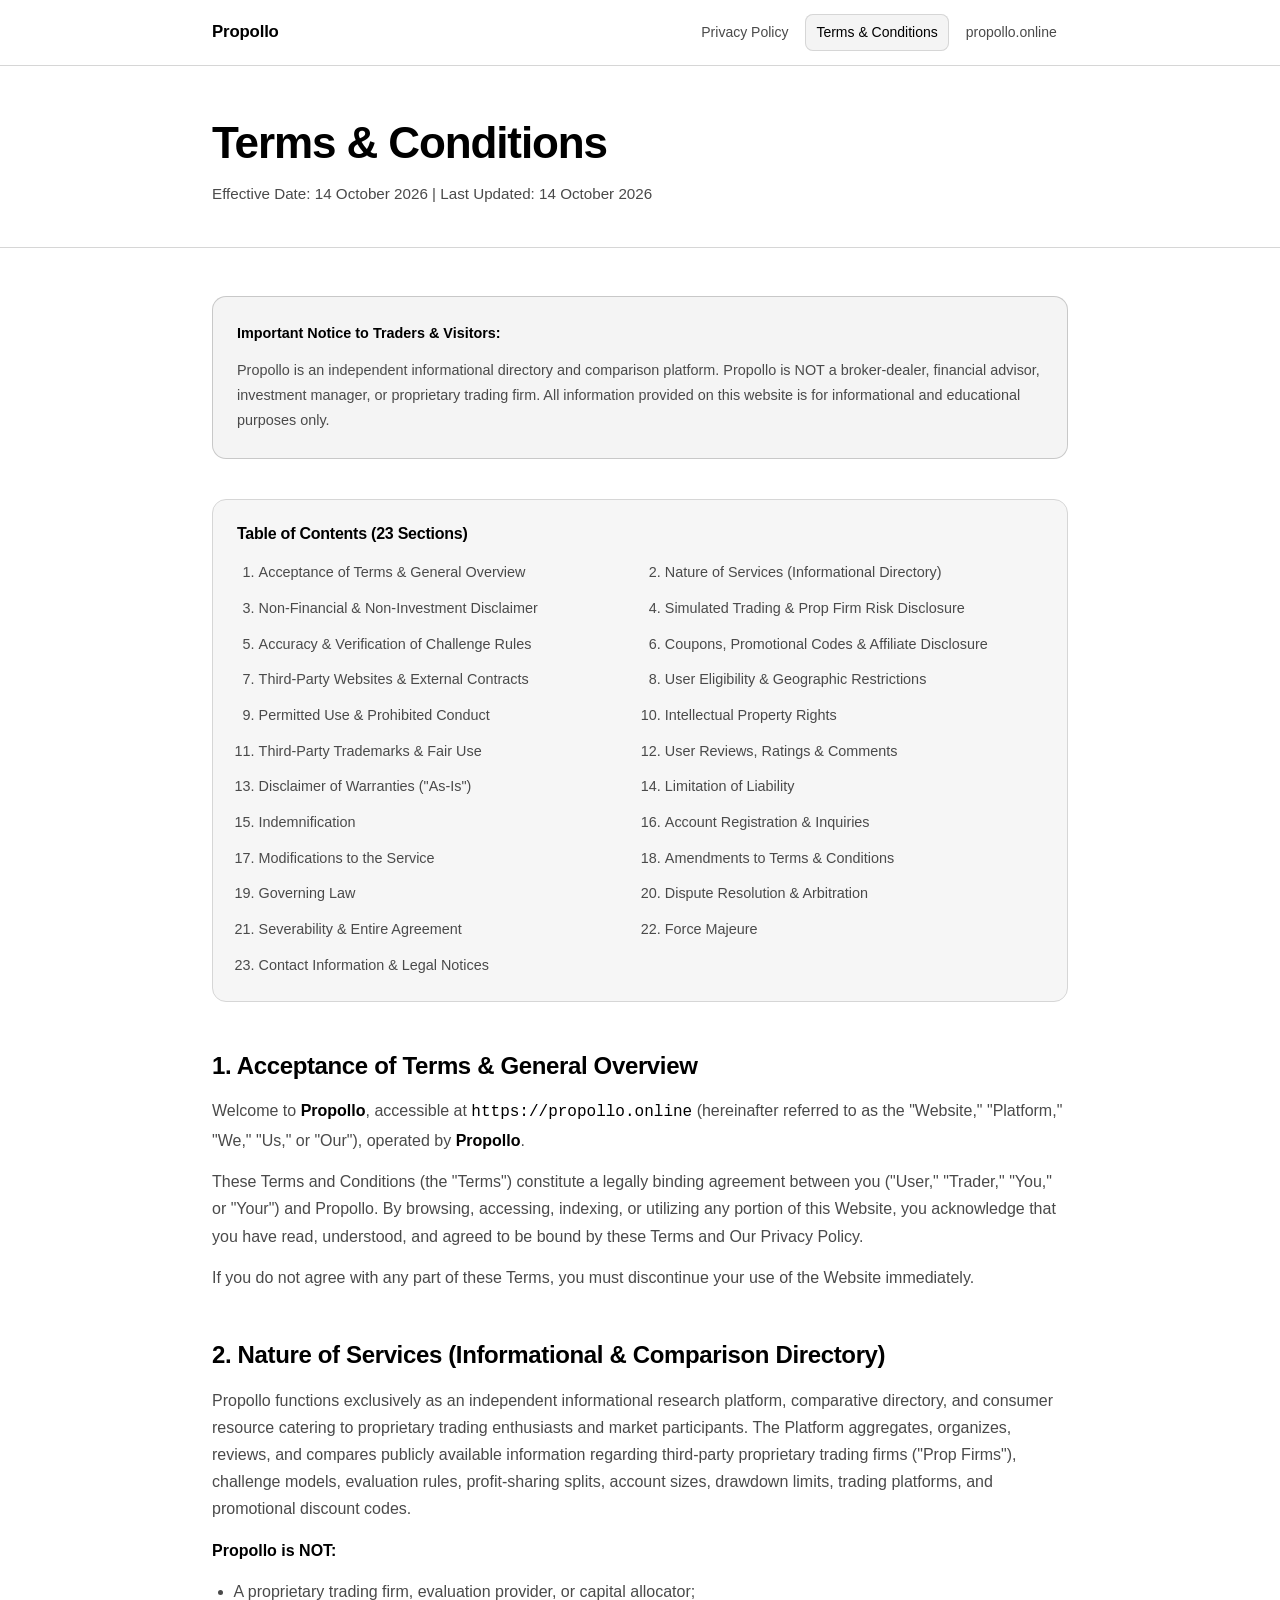
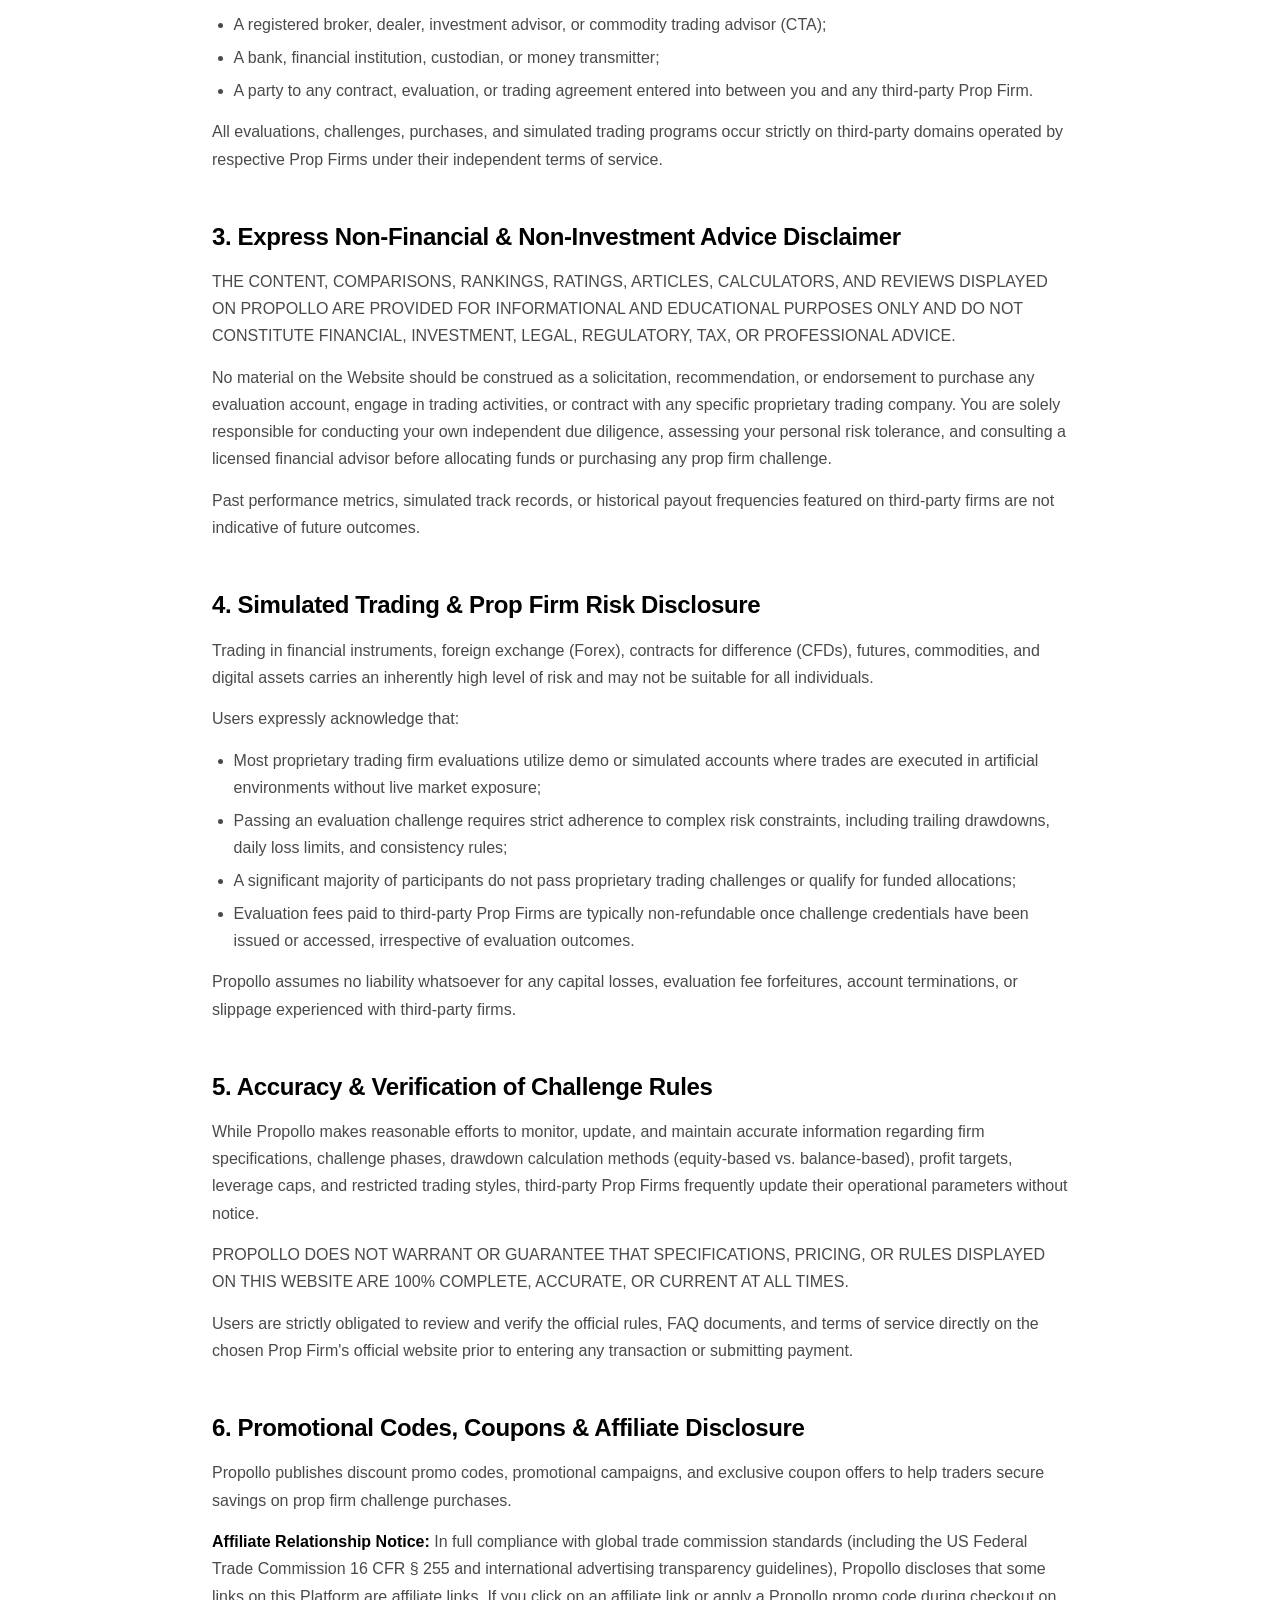
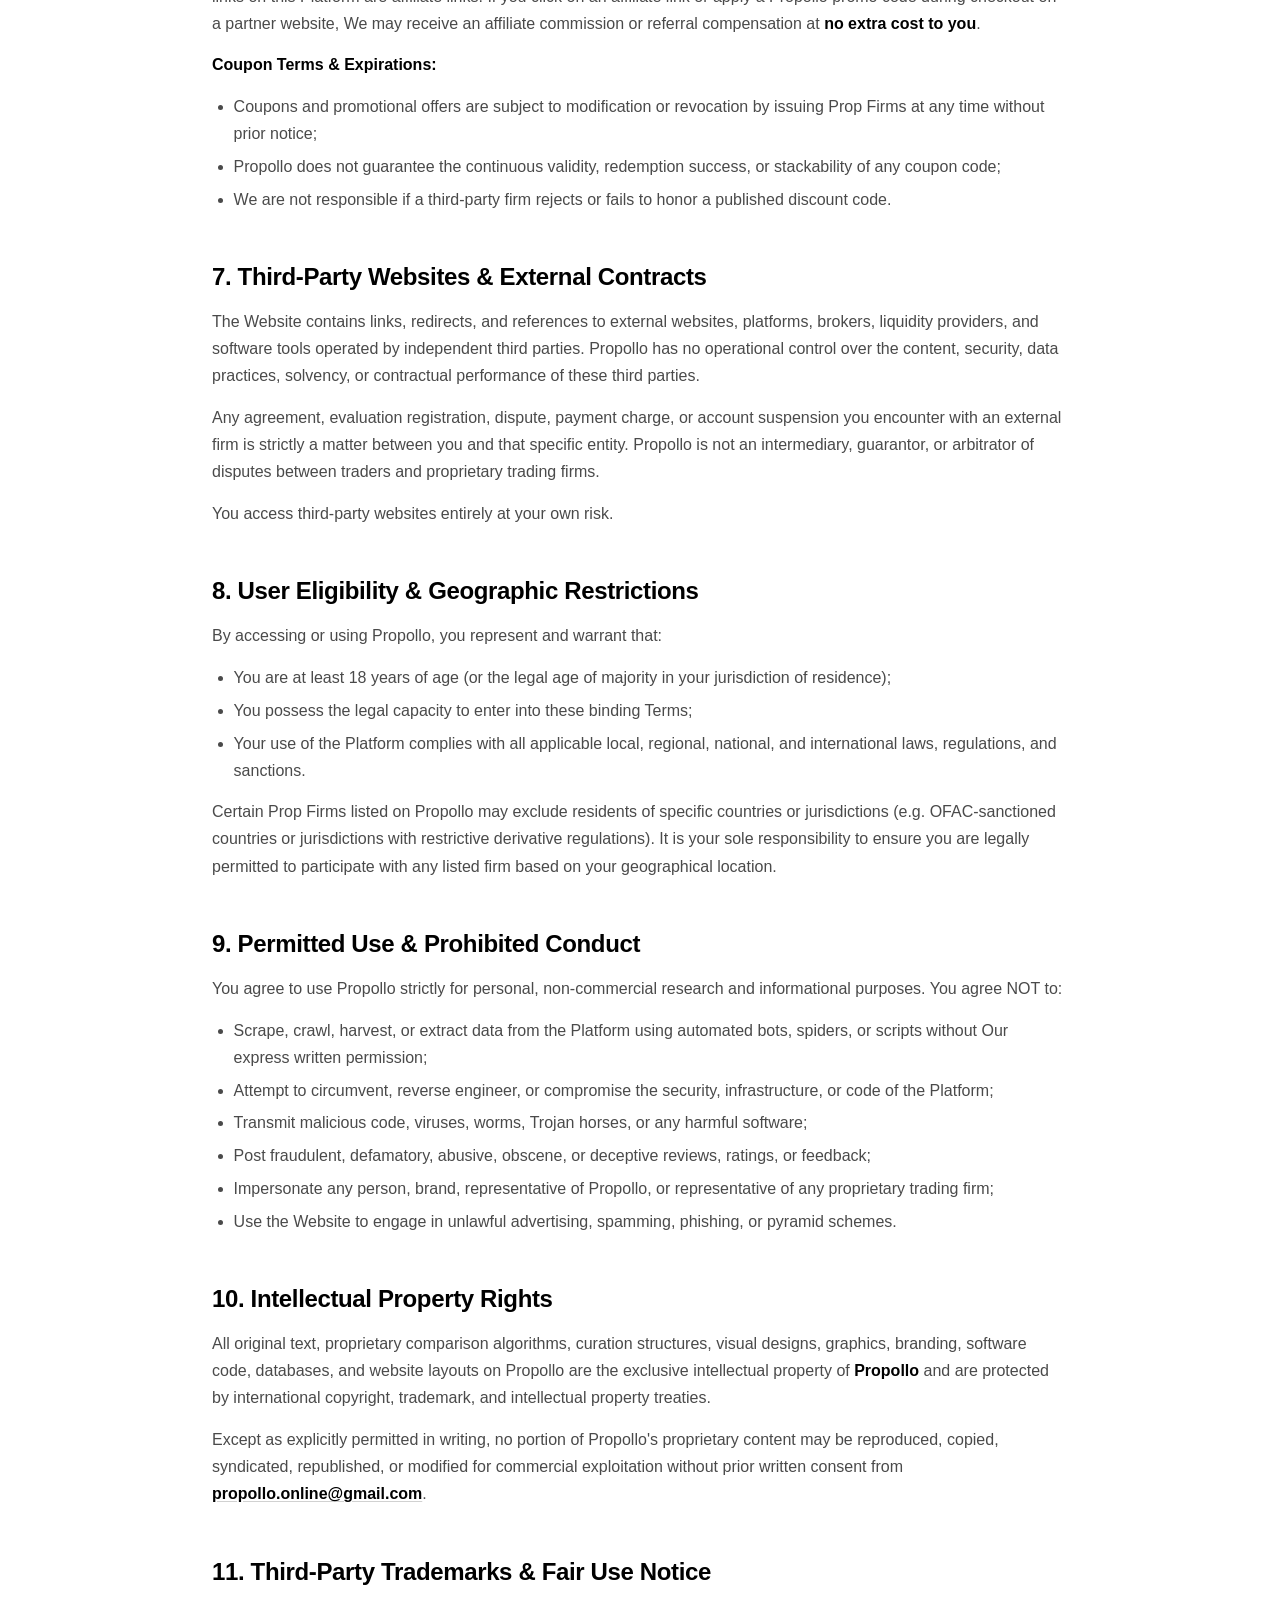
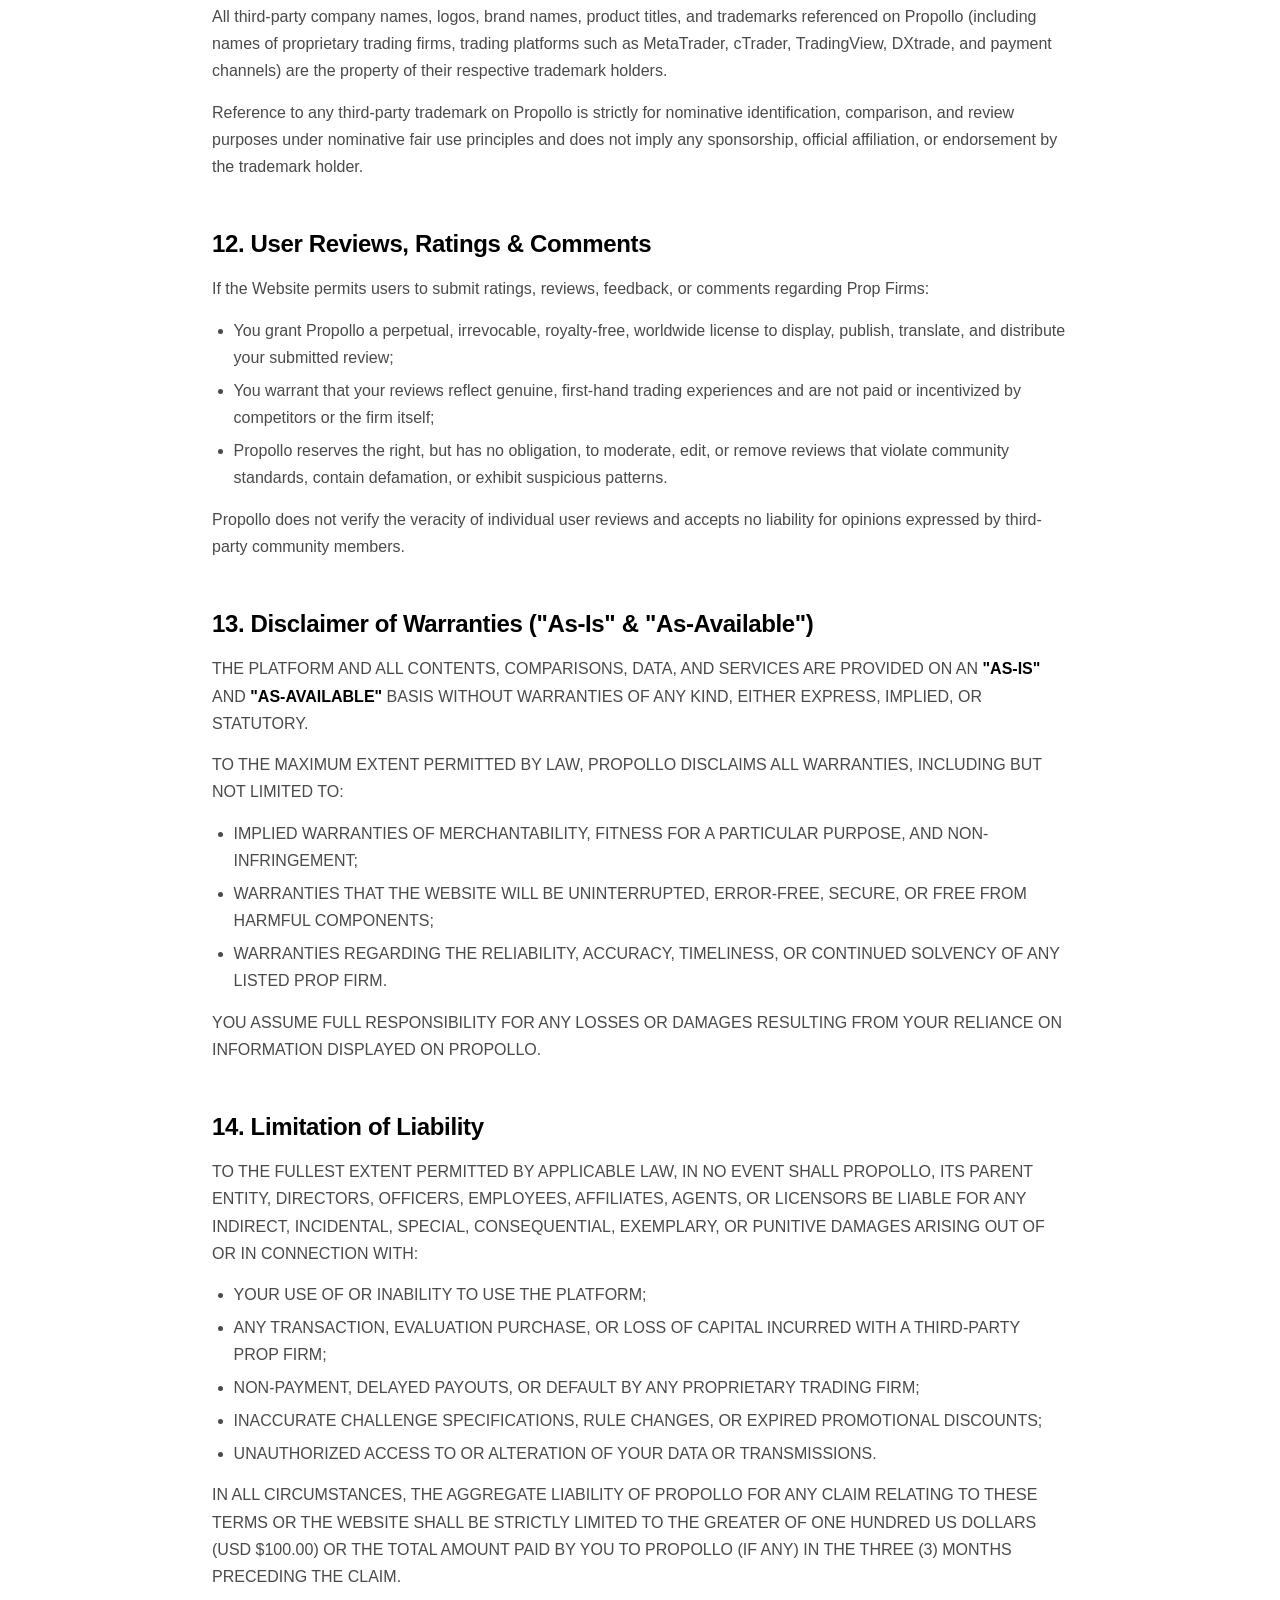
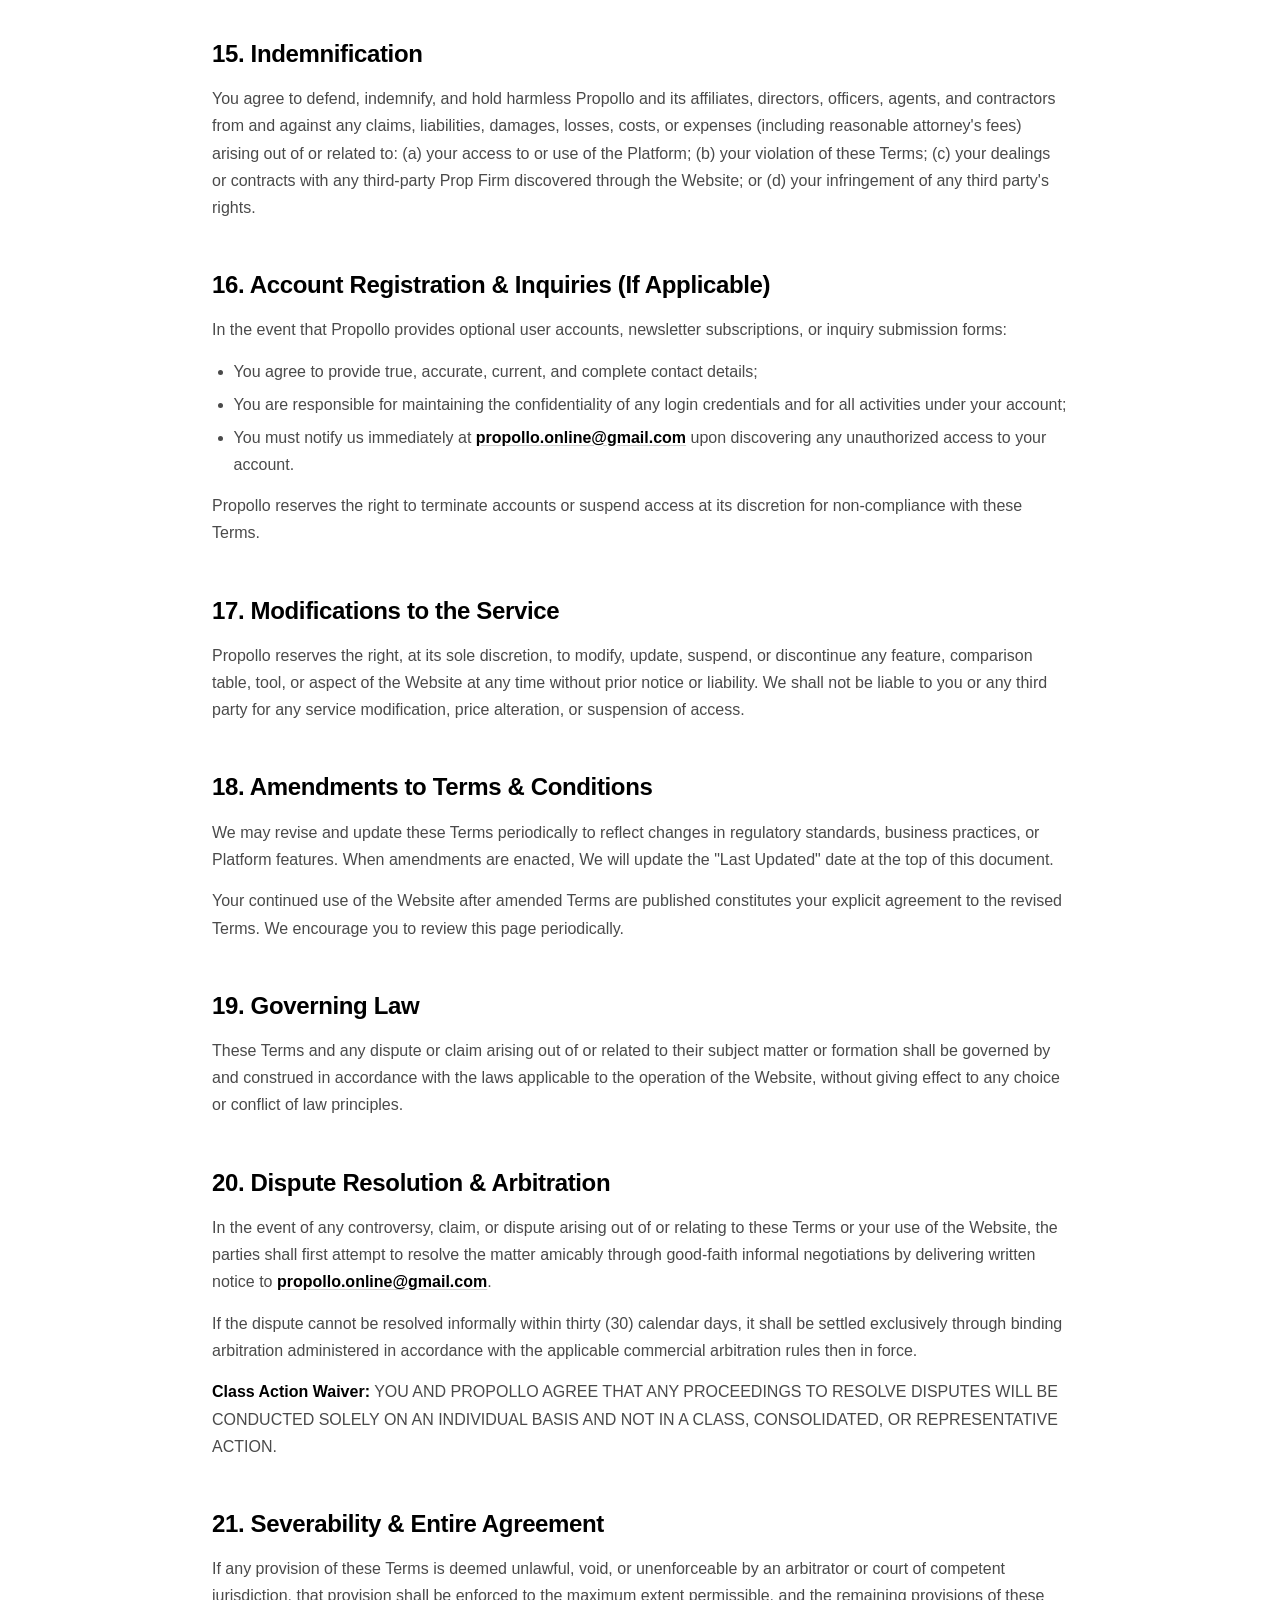
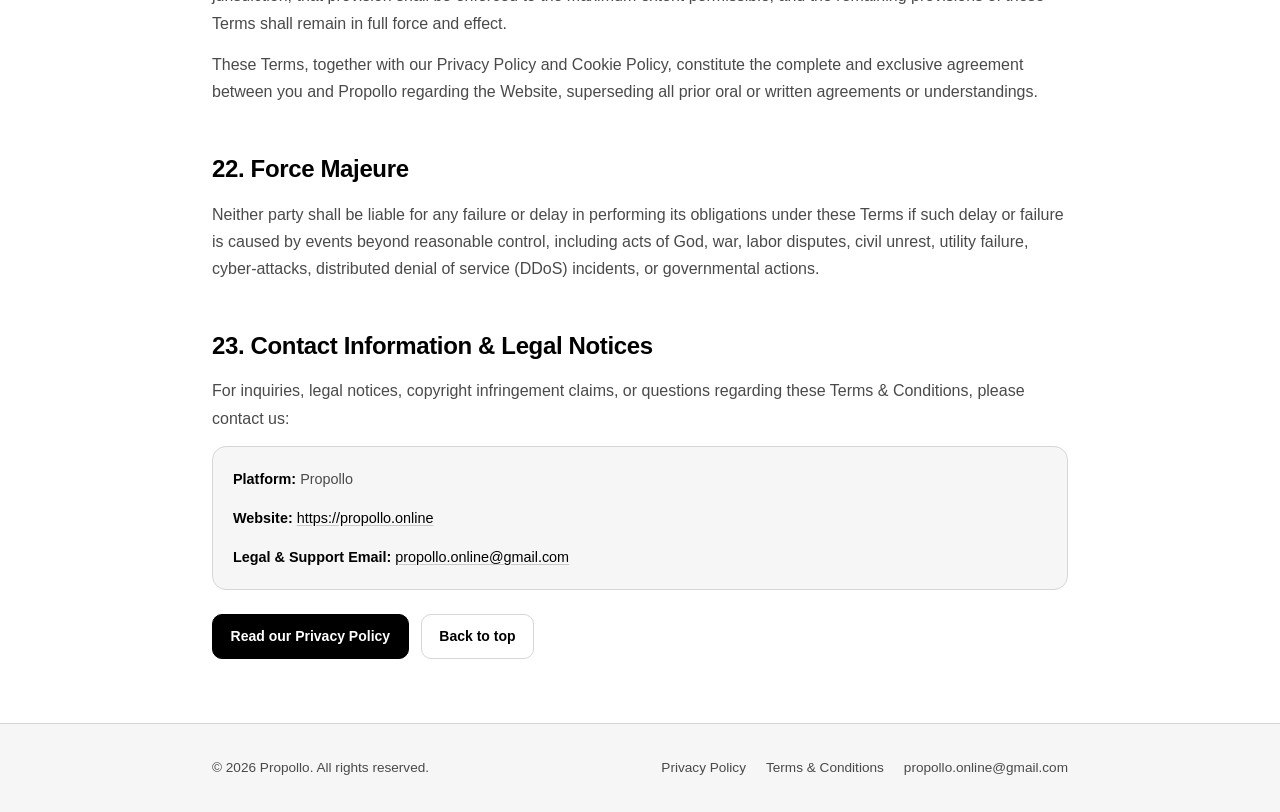
==== commit f083363f: "Switch to monochrome black & white theme and remove logo" ====
--- a/terms.html
+++ b/terms.html
@@ -7,9 +7,9 @@
     <title>Terms &amp; Conditions | Propollo</title>
     <meta name="description"
         content="Official Terms and Conditions for Propollo. Please review our independent informational directory terms, coupon usage terms, and financial disclaimers." />
-    <meta name="theme-color" content="#2563eb" />
+    <meta name="theme-color" content="#ffffff" media="(prefers-color-scheme: light)" />
+    <meta name="theme-color" content="#000000" media="(prefers-color-scheme: dark)" />
     <link rel="canonical" href="https://propollo.online/terms-and-conditions" />
-    <link rel="icon" href="favicon.svg" type="image/svg+xml" />
     <link rel="stylesheet" href="styles.css" />
 
     <meta property="og:type" content="website" />
@@ -32,10 +32,7 @@
 <body>
     <header class="site-header">
         <div class="site-header__inner">
-            <a class="brand" href="index.html">
-                <span class="brand__mark" aria-hidden="true">P</span>
-                <span>Propollo</span>
-            </a>
+            <a class="brand" href="index.html">Propollo</a>
             <nav class="site-nav" aria-label="Legal documents">
                 <a href="index.html">Privacy Policy</a>
                 <a href="terms.html" aria-current="page">Terms &amp; Conditions</a>
--- a/styles.css
+++ b/styles.css
@@ -1,20 +1,22 @@
 /* ==========================================================================
    Propollo legal pages — shared stylesheet
-   Self-contained, no build step, no external requests.
+   Monochrome black & white theme. No build step, no external requests.
    ========================================================================== */
 
 :root {
     --background: #ffffff;
-    --foreground: #0b1120;
-    --muted: #55617a;
-    --card: #f7f8fb;
-    --card-strong: #eef1f7;
-    --border: #e3e7ef;
-    --primary: #2563eb;
-    --primary-hover: #1d4ed8;
-    --primary-soft: rgba(37, 99, 235, 0.06);
-    --primary-border: rgba(37, 99, 235, 0.22);
-    --header-bg: rgba(255, 255, 255, 0.86);
+    --foreground: #000000;
+    --muted: #4a4a4a;
+    --card: #f6f6f6;
+    --card-strong: #ebebeb;
+    --border: #d6d6d6;
+    --accent: #000000;
+    --accent-hover: #333333;
+    --accent-soft: rgba(0, 0, 0, 0.045);
+    --accent-border: rgba(0, 0, 0, 0.18);
+    --btn-bg: #000000;
+    --btn-fg: #ffffff;
+    --header-bg: rgba(255, 255, 255, 0.88);
     --radius: 14px;
     --max: 56rem;
     --font-sans: -apple-system, BlinkMacSystemFont, "Segoe UI", Roboto, "Helvetica Neue",
@@ -25,17 +27,19 @@
 
 @media (prefers-color-scheme: dark) {
     :root {
-        --background: #0a0f1c;
-        --foreground: #eef2f9;
-        --muted: #9aa7bf;
-        --card: #111a2c;
-        --card-strong: #16213a;
-        --border: #22304b;
-        --primary: #6ea2ff;
-        --primary-hover: #93baff;
-        --primary-soft: rgba(110, 162, 255, 0.09);
-        --primary-border: rgba(110, 162, 255, 0.28);
-        --header-bg: rgba(10, 15, 28, 0.86);
+        --background: #000000;
+        --foreground: #ffffff;
+        --muted: #a8a8a8;
+        --card: #0f0f0f;
+        --card-strong: #1a1a1a;
+        --border: #2b2b2b;
+        --accent: #ffffff;
+        --accent-hover: #cccccc;
+        --accent-soft: rgba(255, 255, 255, 0.06);
+        --accent-border: rgba(255, 255, 255, 0.22);
+        --btn-bg: #ffffff;
+        --btn-fg: #000000;
+        --header-bg: rgba(0, 0, 0, 0.88);
     }
 }
 
@@ -77,7 +81,7 @@
 .site-header__inner {
     max-width: var(--max);
     margin: 0 auto;
-    padding: 0.85rem 1.25rem;
+    padding: 0.9rem 1.25rem;
     display: flex;
     align-items: center;
     justify-content: space-between;
@@ -86,26 +90,11 @@
 }
 
 .brand {
-    display: inline-flex;
-    align-items: center;
-    gap: 0.6rem;
     color: var(--foreground);
     font-weight: 700;
     font-size: 1.05rem;
     text-decoration: none;
     letter-spacing: -0.01em;
-}
-
-.brand__mark {
-    display: grid;
-    place-items: center;
-    width: 1.85rem;
-    height: 1.85rem;
-    border-radius: 9px;
-    background: var(--primary);
-    color: #fff;
-    font-size: 0.85rem;
-    font-weight: 800;
 }
 
 .site-nav {
@@ -125,13 +114,14 @@
 }
 
 .site-nav a:hover {
-    color: var(--primary);
-    background: var(--primary-soft);
+    color: var(--foreground);
+    background: var(--accent-soft);
 }
 
 .site-nav a[aria-current="page"] {
-    color: var(--primary);
-    background: var(--primary-soft);
+    color: var(--foreground);
+    background: var(--accent-soft);
+    box-shadow: inset 0 0 0 1px var(--border);
 }
 
 /* --------------------------------------------------------------------------
@@ -140,9 +130,7 @@
 
 .hero {
     border-bottom: 1px solid var(--border);
-    background:
-        radial-gradient(60rem 20rem at 15% -60%, var(--primary-soft), transparent 70%),
-        var(--background);
+    background: var(--background);
 }
 
 .hero__inner {
@@ -211,12 +199,14 @@
 }
 
 a {
-    color: var(--primary);
-    text-decoration: none;
+    color: var(--foreground);
+    text-decoration: underline;
+    text-decoration-color: var(--accent-border);
+    text-underline-offset: 2px;
 }
 
 a:hover {
-    text-decoration: underline;
+    text-decoration-color: currentColor;
 }
 
 strong {
@@ -255,8 +245,8 @@
 .notice {
     margin-bottom: 2.5rem;
     padding: 1.5rem;
-    border: 1px solid var(--primary-border);
-    background: var(--primary-soft);
+    border: 1px solid var(--accent-border);
+    background: var(--accent-soft);
     border-radius: var(--radius);
     font-size: 0.9rem;
     line-height: 1.75;
@@ -301,10 +291,12 @@
 
 .toc a {
     color: var(--muted);
+    text-decoration: none;
 }
 
 .toc a:hover {
-    color: var(--primary);
+    color: var(--foreground);
+    text-decoration: underline;
 }
 
 @media (min-width: 768px) {
@@ -330,7 +322,7 @@
 }
 
 .card--accent {
-    border-color: var(--primary-border);
+    border-color: var(--accent-border);
     background: var(--card);
 }
 
@@ -372,7 +364,7 @@
     padding: 0.6rem 1.1rem;
     border-radius: 10px;
     border: 1px solid var(--border);
-    background: var(--card);
+    background: transparent;
     color: var(--foreground);
     font-size: 0.875rem;
     font-weight: 600;
@@ -381,20 +373,19 @@
 
 .btn:hover {
     text-decoration: none;
-    border-color: var(--primary-border);
-    color: var(--primary);
+    border-color: var(--foreground);
 }
 
 .btn--primary {
-    background: var(--primary);
-    border-color: var(--primary);
-    color: #fff;
+    background: var(--btn-bg);
+    border-color: var(--btn-bg);
+    color: var(--btn-fg);
 }
 
 .btn--primary:hover {
-    background: var(--primary-hover);
-    border-color: var(--primary-hover);
-    color: #fff;
+    background: var(--accent-hover);
+    border-color: var(--accent-hover);
+    color: var(--btn-fg);
 }
 
 /* --------------------------------------------------------------------------
@@ -420,10 +411,12 @@
 
 .site-footer a {
     color: var(--muted);
+    text-decoration: none;
 }
 
 .site-footer a:hover {
-    color: var(--primary);
+    color: var(--foreground);
+    text-decoration: underline;
 }
 
 .site-footer__links {
@@ -445,6 +438,7 @@
 
     body {
         color: #000;
+        background: #fff;
     }
 
     .toc {
